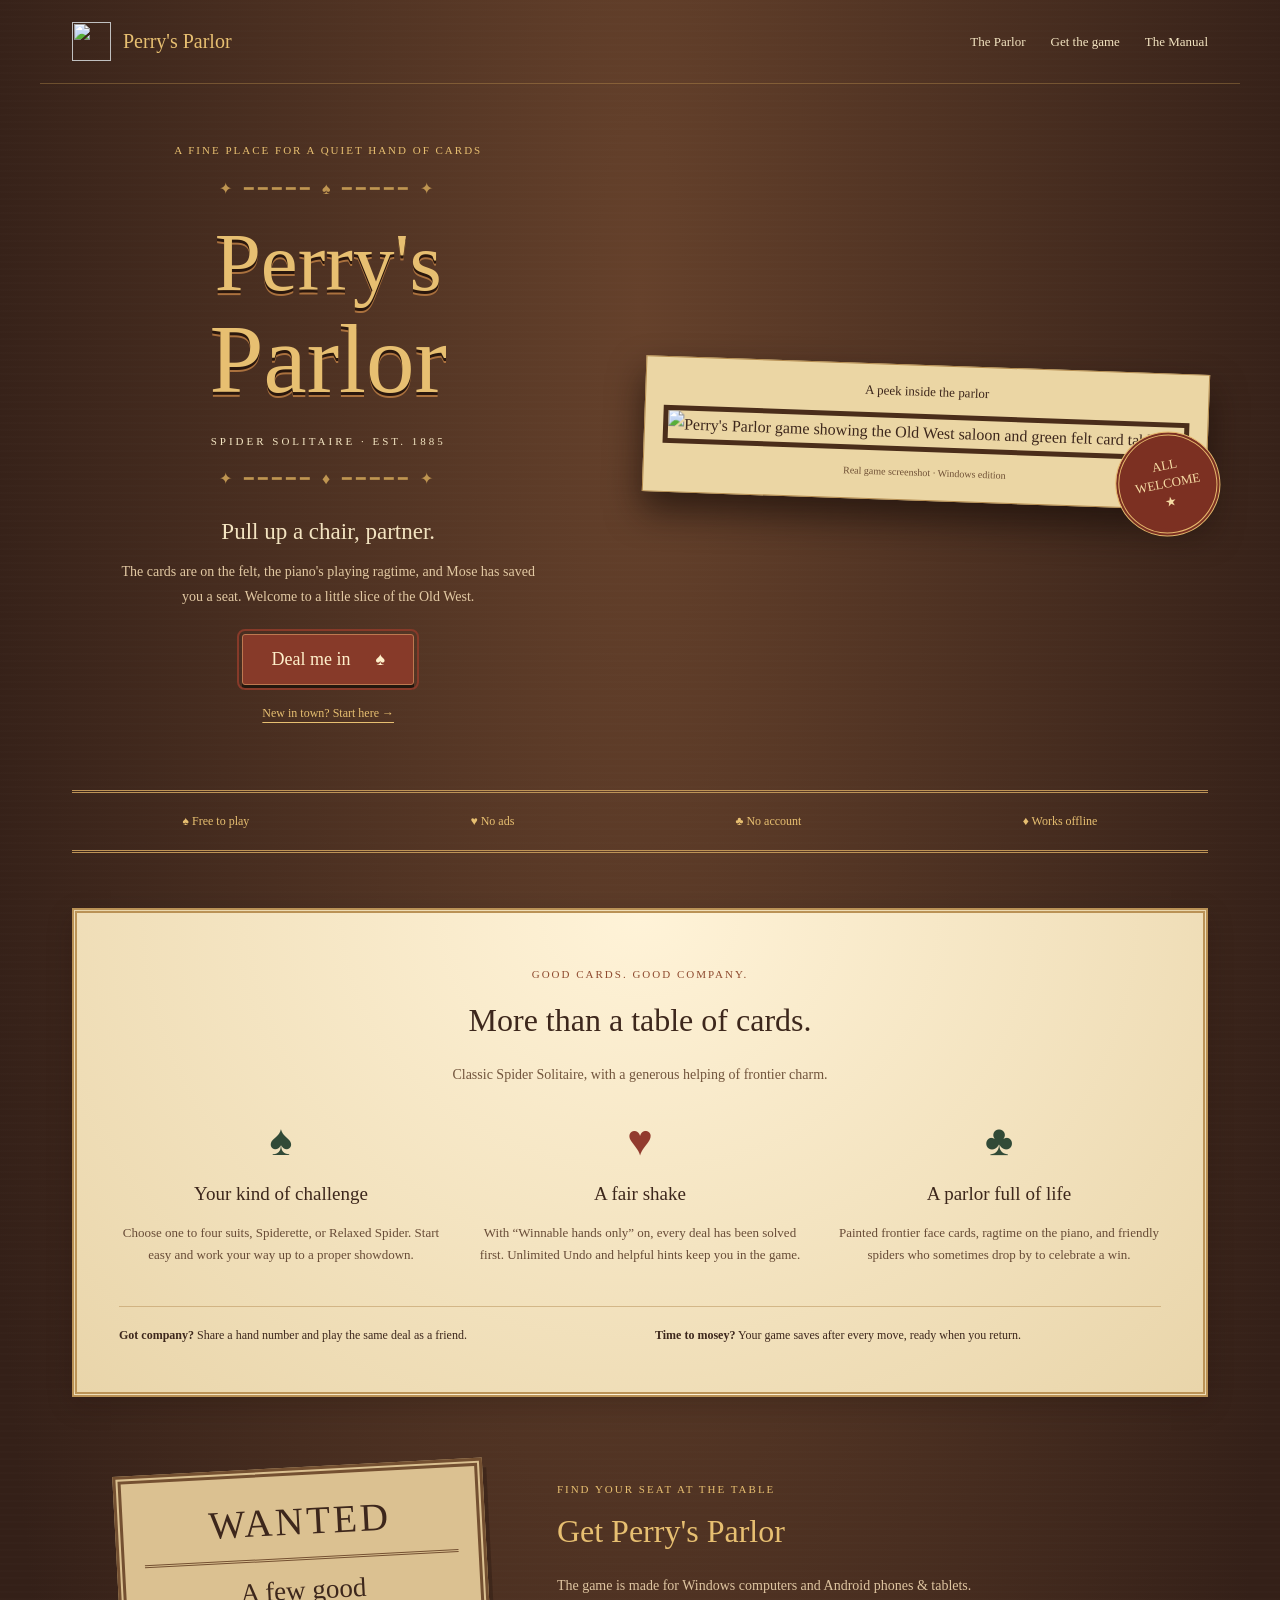
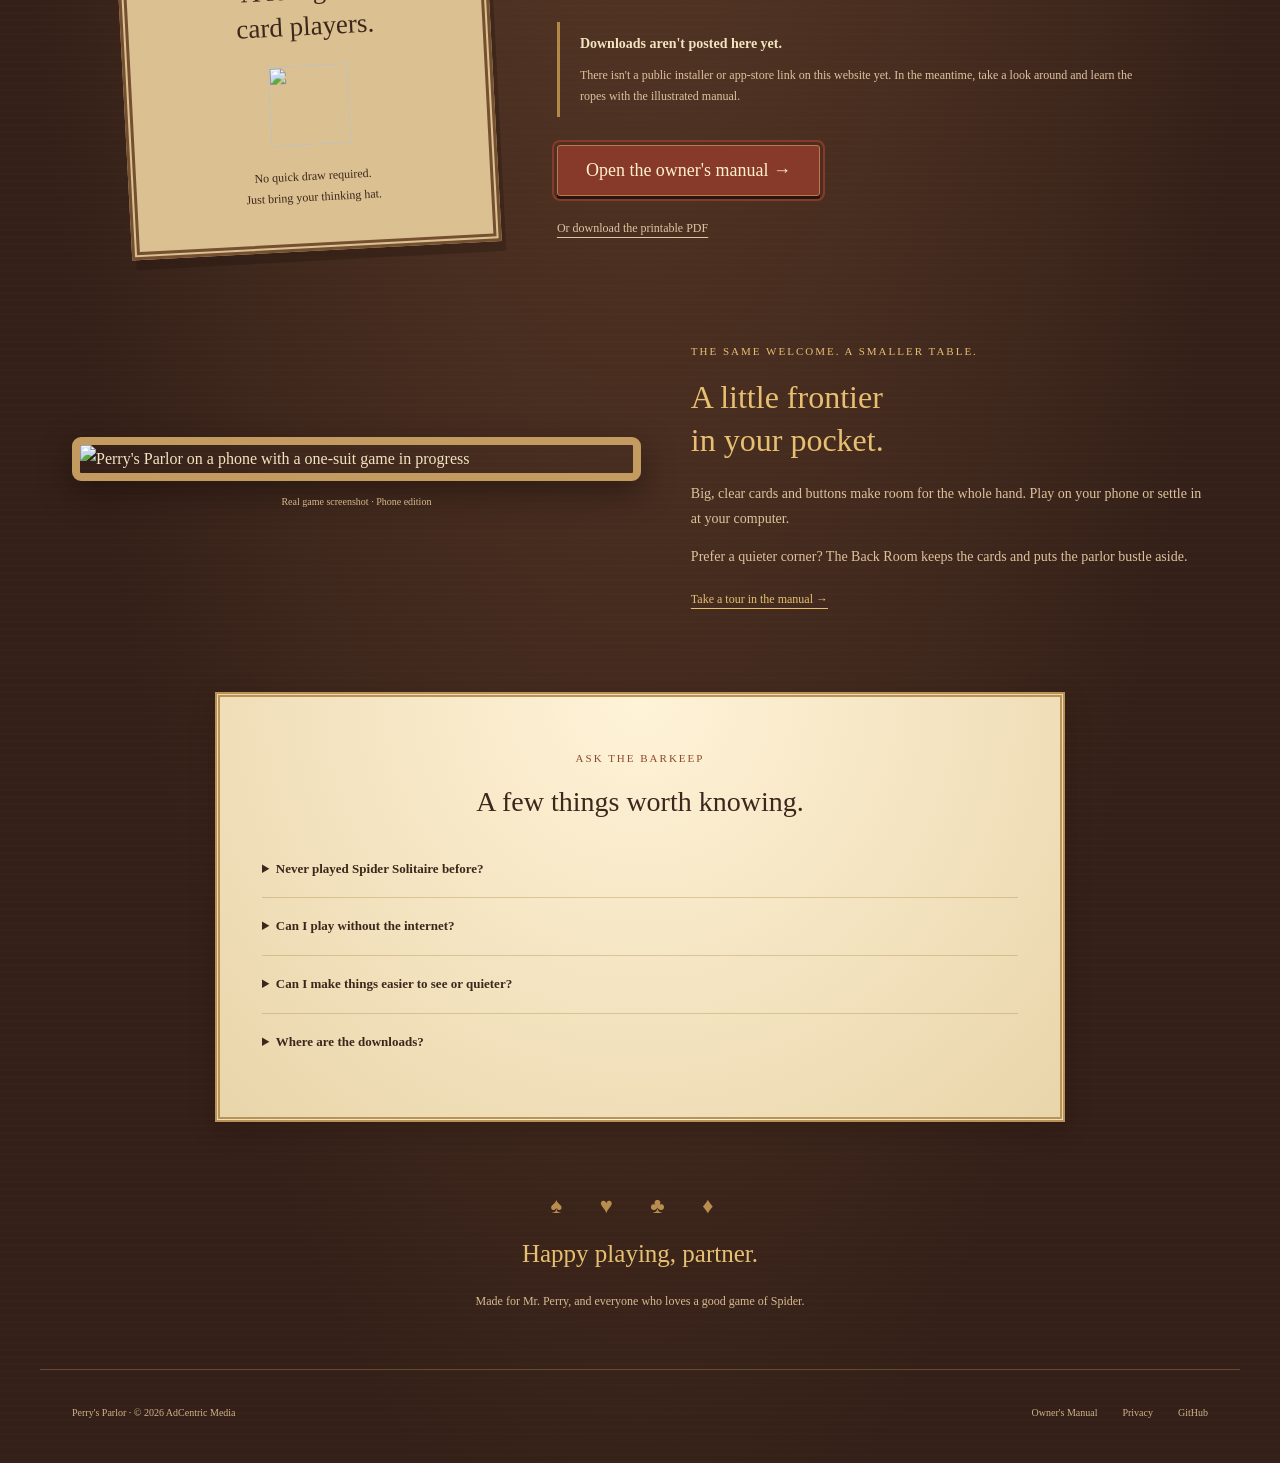
==== index.html @ 96b9adad "Refresh stylesheet cache for the new Western website" ====
<!doctype html>
<html lang="en"><head><meta charset="utf-8"><meta name="viewport" content="width=device-width,initial-scale=1"><meta name="theme-color" content="#342018"><title>Perry's Parlor — Pull up a chair, partner.</title><meta name="description" content="Old West Spider Solitaire with green felt, ragtime, and a friendly cast of frontier characters. Explore Perry's Parlor and its illustrated owner's manual."><link rel="stylesheet" href="assets/style.css?v=western-20261017"></head><body>
<header><a class="brand" href="./"><img src="assets/star.png" alt="">Perry's Parlor</a><nav aria-label="Main navigation"><a href="#parlor">The Parlor</a><a href="#get-game">Get the game</a><a href="manual/">The Manual</a></nav></header>
<main><section class="hero"><div class="sign"><p class="kicker">A fine place for a quiet hand of cards</p><div class="ornament" aria-hidden="true">✦ ━━━━━ ♠ ━━━━━ ✦</div><h1>Perry's<br><span>Parlor</span></h1><p class="est">SPIDER SOLITAIRE · EST. 1885</p><div class="ornament" aria-hidden="true">✦ ━━━━━ ♦ ━━━━━ ✦</div><h2>Pull up a chair, partner.</h2><p class="intro">The cards are on the felt, the piano's playing ragtime, and Mose has saved you a seat. Welcome to a little slice of the Old West.</p><div class="actions"><a class="button" href="#get-game">Deal me in <span aria-hidden="true">♠</span></a><a class="text-link" href="manual/">New in town? Start here →</a></div></div><figure class="hero-shot"><div class="photo-label">A peek inside the parlor</div><img src="assets/pc.jpg" alt="Perry's Parlor game showing the Old West saloon and green felt card table"><figcaption>Real game screenshot · Windows edition</figcaption><span class="seal" aria-hidden="true">ALL<br>WELCOME<br>★</span></figure></section>
<div class="ribbon"><span>♠ Free to play</span><span>♥ No ads</span><span>♣ No account</span><span>♦ Works offline</span></div>
<section id="parlor" class="paper"><div class="section-heading"><span class="kicker">Good cards. Good company.</span><h2>More than a table of cards.</h2><p>Classic Spider Solitaire, with a generous helping of frontier charm.</p></div><div class="features"><article><span class="suit">♠</span><h3>Your kind of challenge</h3><p>Choose one to four suits, Spiderette, or Relaxed Spider. Start easy and work your way up to a proper showdown.</p></article><article><span class="suit red">♥</span><h3>A fair shake</h3><p>With “Winnable hands only” on, every deal has been solved first. Unlimited Undo and helpful hints keep you in the game.</p></article><article><span class="suit">♣</span><h3>A parlor full of life</h3><p>Painted frontier face cards, ragtime on the piano, and friendly spiders who sometimes drop by to celebrate a win.</p></article></div><div class="extras"><p><strong>Got company?</strong> Share a hand number and play the same deal as a friend.</p><p><strong>Time to mosey?</strong> Your game saves after every move, ready when you return.</p></div></section>
<section class="notice-board" id="get-game"><div class="wanted"><div class="tiny">WANTED</div><h2>A few good<br>card players.</h2><img src="assets/star.png" alt="" width="80" height="80"><p>No quick draw required.<br>Just bring your thinking hat.</p></div><div class="downloads"><div class="kicker">Find your seat at the table</div><h2>Get Perry's Parlor</h2><p>The game is made for Windows computers and Android phones &amp; tablets.</p><div class="availability"><strong>Downloads aren't posted here yet.</strong><p>There isn't a public installer or app-store link on this website yet. In the meantime, take a look around and learn the ropes with the illustrated manual.</p></div><a class="button" href="manual/">Open the owner's manual →</a><p class="pdf"><a href="manual/Perrys-Parlor-Owners-Manual.pdf">Or download the printable PDF</a></p></div></section>
<section class="phone-section"><figure><img src="assets/phone.jpg" alt="Perry's Parlor on a phone with a one-suit game in progress" loading="lazy"><figcaption>Real game screenshot · Phone edition</figcaption></figure><div><span class="kicker">The same welcome. A smaller table.</span><h2>A little frontier<br>in your pocket.</h2><p>Big, clear cards and buttons make room for the whole hand. Play on your phone or settle in at your computer.</p><p>Prefer a quieter corner? The Back Room keeps the cards and puts the parlor bustle aside.</p><a class="text-link" href="manual/">Take a tour in the manual →</a></div></section>
<section class="paper help"><div class="section-heading"><span class="kicker">Ask the barkeep</span><h2>A few things worth knowing.</h2></div><details><summary>Never played Spider Solitaire before?</summary><p>Build runs of cards in one suit, from King down to Ace. Clear the table to win. The <a href="manual/">illustrated owner's manual</a> walks you through the rules in plain words.</p></details><details><summary>Can I play without the internet?</summary><p>Yes. The game works offline, with no account or advertising. Your name, scores, settings, and photos stay on your own device. Read the <a href="privacy.html">privacy policy</a> for details.</p></details><details><summary>Can I make things easier to see or quieter?</summary><p>The game has Large Print card faces, high contrast, sound controls, and gentle motion options. The Back Room offers a quieter setting. You'll find the details in the <a href="manual/">manual</a>.</p></details><details><summary>Where are the downloads?</summary><p>A public Windows installer and Android download or store link haven't been added to this website yet. When they're available, this page can point you straight to them.</p></details></section>
<div class="farewell"><span aria-hidden="true">♠ ♥ ♣ ♦</span><h2>Happy playing, partner.</h2><p>Made for Mr. Perry, and everyone who loves a good game of Spider.</p></div></main>
<footer><p>Perry's Parlor · © 2026 AdCentric Media</p><nav aria-label="Footer"><a href="manual/">Owner's Manual</a><a href="privacy.html">Privacy</a><a href="https://github.com/tcdeveloper27/perrys-parlor">GitHub</a></nav></footer></body></html>
---- assets/style.css ----
@font-face{font-family:Rye;src:url(Rye-Regular.ttf);font-display:swap}@font-face{font-family:Libre;src:url(LibreBaskerville.ttf);font-display:swap}
:root{--gold:#e7bf71;--cream:#f3e4c1;--ink:#3d271c;--red:#833526;--wood:#342018}*{box-sizing:border-box}html{scroll-behavior:smooth;scroll-padding-top:25px}body{margin:0;background:repeating-linear-gradient(0deg,#ffffff02 0px,#ffffff02 2px,transparent 2px,transparent 7px),radial-gradient(ellipse at 50% 10%,#65412b,var(--wood) 75%);color:var(--cream);font:16px/1.75 Libre,Georgia,serif}a{color:inherit;text-underline-offset:5px}a:focus-visible,summary:focus-visible{outline:3px solid #e9aa45;outline-offset:6px}header,main,footer{max-width:1200px;margin:auto}header{padding:22px 32px;display:flex;justify-content:space-between;align-items:center;border-bottom:1px solid #d3a65955}.brand{display:flex;align-items:center;gap:12px;font:20px Rye,serif;text-decoration:none;color:var(--gold)}.brand img{width:39px;height:39px}nav{display:flex;gap:25px}nav a{font:13px/1.5 Libre,Georgia,serif;text-decoration:none}nav a:hover{text-decoration:underline}main{padding:0 32px}.hero{display:grid;grid-template-columns:1fr 1.1fr;align-items:center;gap:60px;padding:57px 0 66px}.sign{text-align:center}.kicker{font:11px/1.7 Libre,Georgia,serif;letter-spacing:2px;text-transform:uppercase;color:var(--gold)}.sign .kicker{margin:0 0 15px}.ornament{color:#bf9551;font-size:16px;letter-spacing:4px}h1{font:clamp(52px,6.7vw,83px)/1.08 Rye,Georgia,serif;color:var(--gold);margin:15px 0 20px;text-shadow:0 3px #2a170d,0 5px #aa713e}h1 span{font-size:1.17em}h2{font:normal 32px/1.35 Rye,Georgia,serif;margin:12px 0 20px}h3{font:normal 19px/1.5 Rye,Georgia,serif}.est{font-size:11px;letter-spacing:3px;margin:0 0 14px}.sign h2{font-size:23px;margin:23px 0 13px}.intro{font-size:14px;max-width:430px;margin:0 auto;color:#e2c9a3}.actions{display:flex;flex-direction:column;align-items:center;gap:18px;margin-top:25px}.button{display:inline-flex;align-items:center;justify-content:center;gap:25px;padding:14px 28px;color:#fff0cb;background:#873a29;border:1px solid #bd7850;outline:2px solid #873a29;outline-offset:3px;box-shadow:0 5px 0 #22170e;text-decoration:none;font:18px Rye,Georgia,serif;border-radius:3px}.button:hover{background:#a14930}.text-link{font-size:12px;color:var(--gold)}figure{margin:0}.hero-shot{position:relative;transform:rotate(2deg);padding:18px;background:#ebd6a4;border:1px solid #b38b4f;box-shadow:0 18px 35px #170c08aa;color:var(--ink)}.photo-label{font:13px Rye,serif;text-align:center;margin:0 0 14px}.hero-shot img{display:block;width:100%;height:auto;border:5px solid #4a2d1a}figcaption{font-size:10px;text-align:center;margin-top:12px;color:#6f5035}.seal{display:grid;place-content:center;position:absolute;right:-15px;bottom:-28px;width:105px;height:105px;background:#7c3022;border:4px double #e5b76c;border-radius:50%;color:#f5dba4;text-align:center;font:13px/1.4 Rye,serif;transform:rotate(-13deg)}.ribbon{display:flex;justify-content:space-around;gap:20px;flex-wrap:wrap;padding:18px 10px;border-block:3px double #bd9356;color:var(--gold);font-size:12px}.paper{margin:55px 0;background:radial-gradient(ellipse at top,#fff3d8,#e9d5aa);color:var(--ink);padding:46px 42px;border:5px double #ba9256;box-shadow:0 8px 25px #170c0833}.section-heading{text-align:center;max-width:700px;margin:auto}.paper .kicker{color:#8d492e}.section-heading p{font-size:14px;color:#72553d}.features{display:grid;grid-template-columns:repeat(3,1fr);gap:35px;margin-top:32px}.features article{text-align:center}.suit{font-size:43px;line-height:1;color:#314a37}.suit.red{color:#923b2e}.features p{font-size:13px;color:#684c37}.features h3{margin:16px 0 10px}.extras{display:grid;grid-template-columns:1fr 1fr;gap:30px;border-top:1px solid #b9935b88;margin-top:26px;padding-top:18px;font-size:12px}.extras p{margin:0}.notice-board{display:grid;grid-template-columns:.8fr 1.3fr;gap:65px;align-items:center;padding:15px 50px 40px}.wanted{color:var(--ink);text-align:center;background:#dbc191;padding:23px 20px;border:8px double #745031;transform:rotate(-3deg);box-shadow:4px 10px 0 #21140d55}.wanted .tiny{font:39px Rye,serif;border-bottom:3px double #745031;padding-bottom:14px;letter-spacing:3px}.wanted h2{font-size:27px}.wanted p{font-size:12px}.downloads>p{font-size:14px;color:#dfc5a1}.downloads h2{color:var(--gold)}.availability{border-left:3px solid #b18a49;padding:10px 0 10px 20px;margin:24px 0 28px;font-size:14px}.availability p{font-size:12px;color:#ddc3a0;margin:8px 0 0}.pdf{margin:22px 0 0;font-size:12px!important}.phone-section{display:grid;grid-template-columns:1.1fr 1fr;gap:50px;align-items:center;padding:45px 0 25px}.phone-section img{width:100%;display:block;border:8px solid #c39a5f;box-shadow:0 12px 30px #170c0880;border-radius:9px}.phone-section figcaption{color:#d3b78d}.phone-section h2{color:var(--gold)}.phone-section p{font-size:14px;color:#dec29c}.help{max-width:850px;margin:55px auto}.help h2{font-size:28px}.help details{border-bottom:1px solid #b18a4960;padding:17px 0;font-size:13px}.help details:last-child{border:0}.help summary{cursor:pointer;font-weight:bold}.help details p{color:#6d5039}.help details a{color:#7e3021}.farewell{text-align:center;padding:10px 0 45px}.farewell>span{letter-spacing:16px;color:#b98d4d;font-size:22px}.farewell h2{color:var(--gold);font-size:25px}.farewell p{font-size:12px;color:#d7ba91}footer{display:flex;justify-content:space-between;align-items:center;border-top:1px solid #bb8b4860;padding:24px 32px 32px;font-size:10px;color:#cfb28b}footer nav a{font-size:10px}
@media(max-width:850px){header{padding:17px 22px;gap:20px}.brand{font-size:16px}header nav{gap:13px}header nav a{font-size:10px}main{padding:0 22px}.hero{grid-template-columns:1fr;gap:40px;padding:35px 0 60px}.hero-shot{max-width:600px;margin:auto;width:94%}h1{font-size:64px}.features{grid-template-columns:1fr;gap:24px}.features article{max-width:480px;margin:auto}.paper{padding:30px 24px}.extras{grid-template-columns:1fr;gap:13px}.notice-board{grid-template-columns:1fr;padding:0 10px 20px;gap:40px}.wanted{max-width:310px;width:100%;margin:auto}.downloads{text-align:center}.availability{text-align:left}.phone-section{grid-template-columns:1fr;gap:25px}.phone-section figure{max-width:600px}footer{flex-direction:column;text-align:center;gap:12px}.ribbon{gap:12px 20px;font-size:11px}.kicker{font-size:10px}.seal{right:-8px}.section-heading h2{font-size:28px}}@media(prefers-reduced-motion:reduce){html{scroll-behavior:auto}}
/* Keep the existing privacy page readable with the shared stylesheet. */
.wrap{max-width:900px;margin:auto;padding:30px 22px 55px}.wrap .sign>img{width:88px;height:88px}.wrap .sign h1{font-size:48px}.wrap .sign>p{font-size:12px;letter-spacing:3px}.wrap .page{background:#f3e4c1;color:#3d271c;border:5px double #ba9256;padding:30px;margin-top:25px}.wrap .page a{color:#833526}.wrap .foot{text-align:center;font-size:12px;margin-top:24px}.wrap .page h2{font-size:28px}.wrap .page h3{font-size:20px}
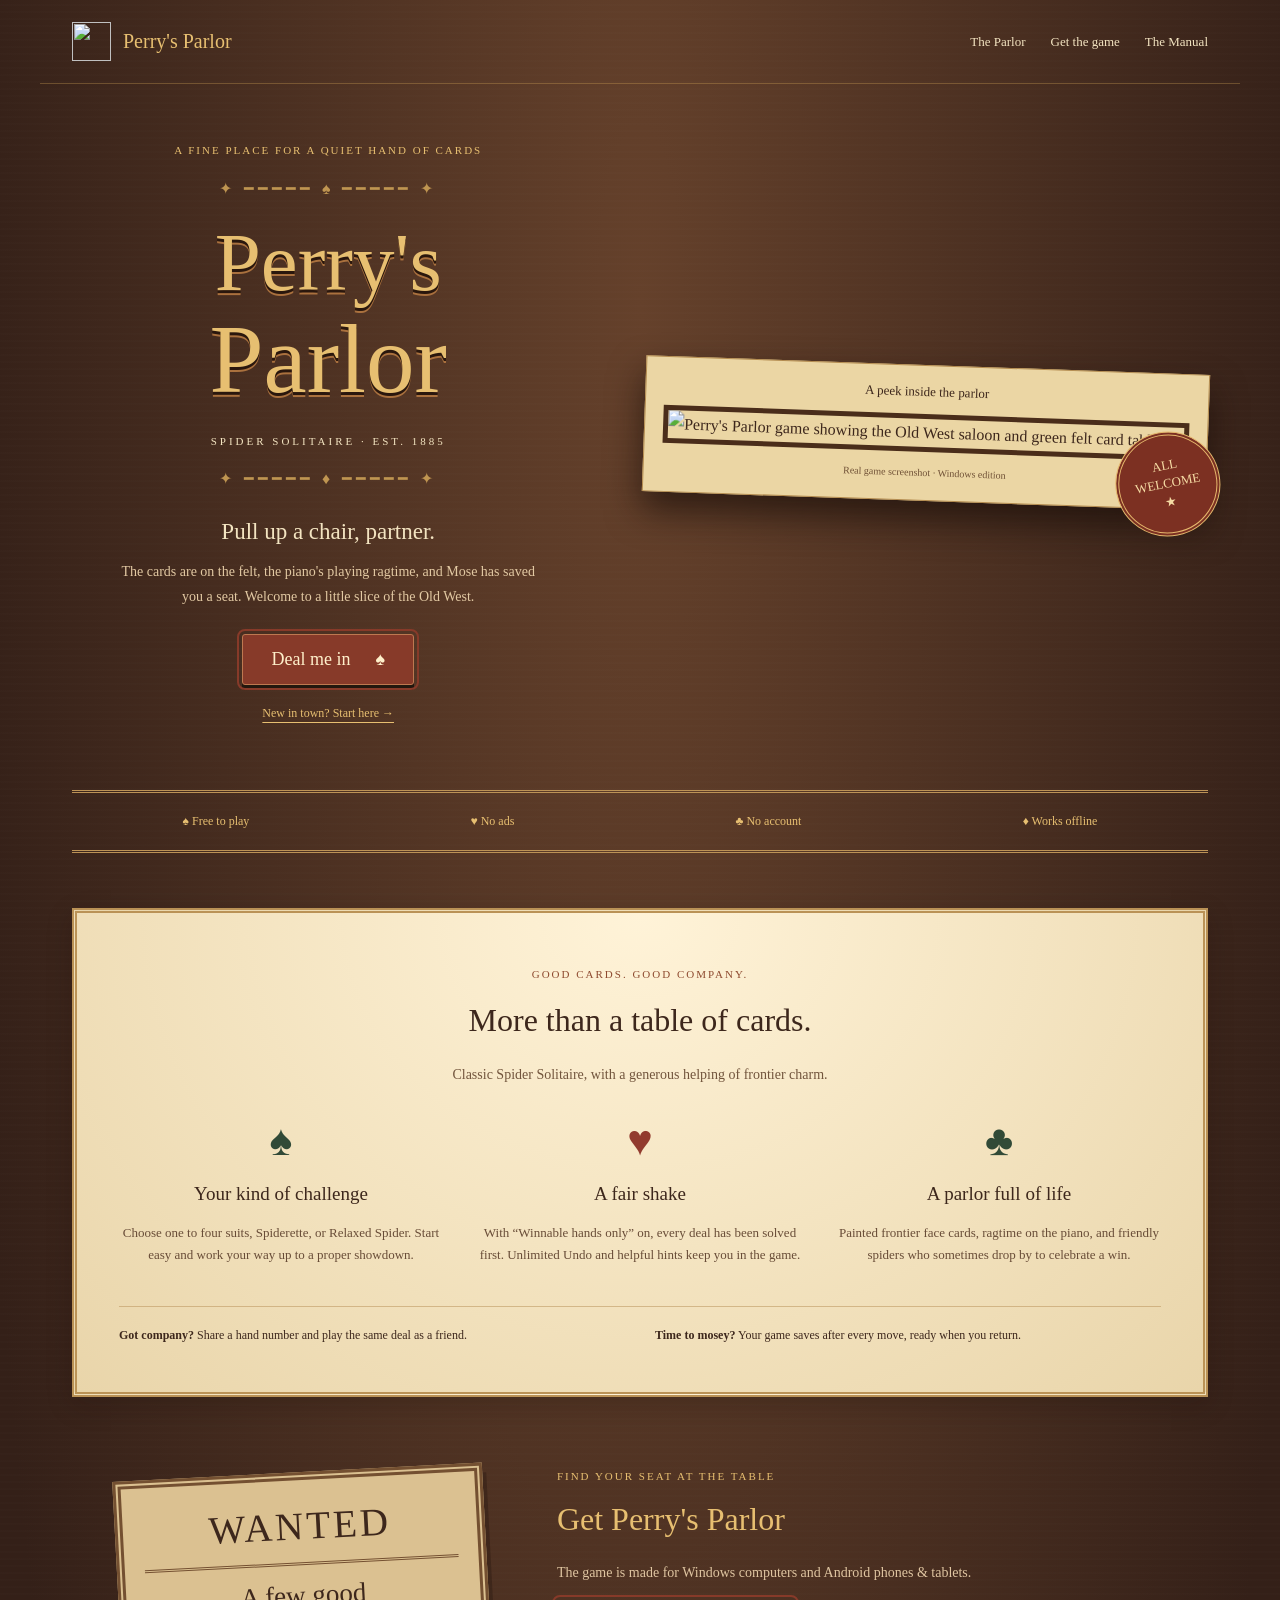
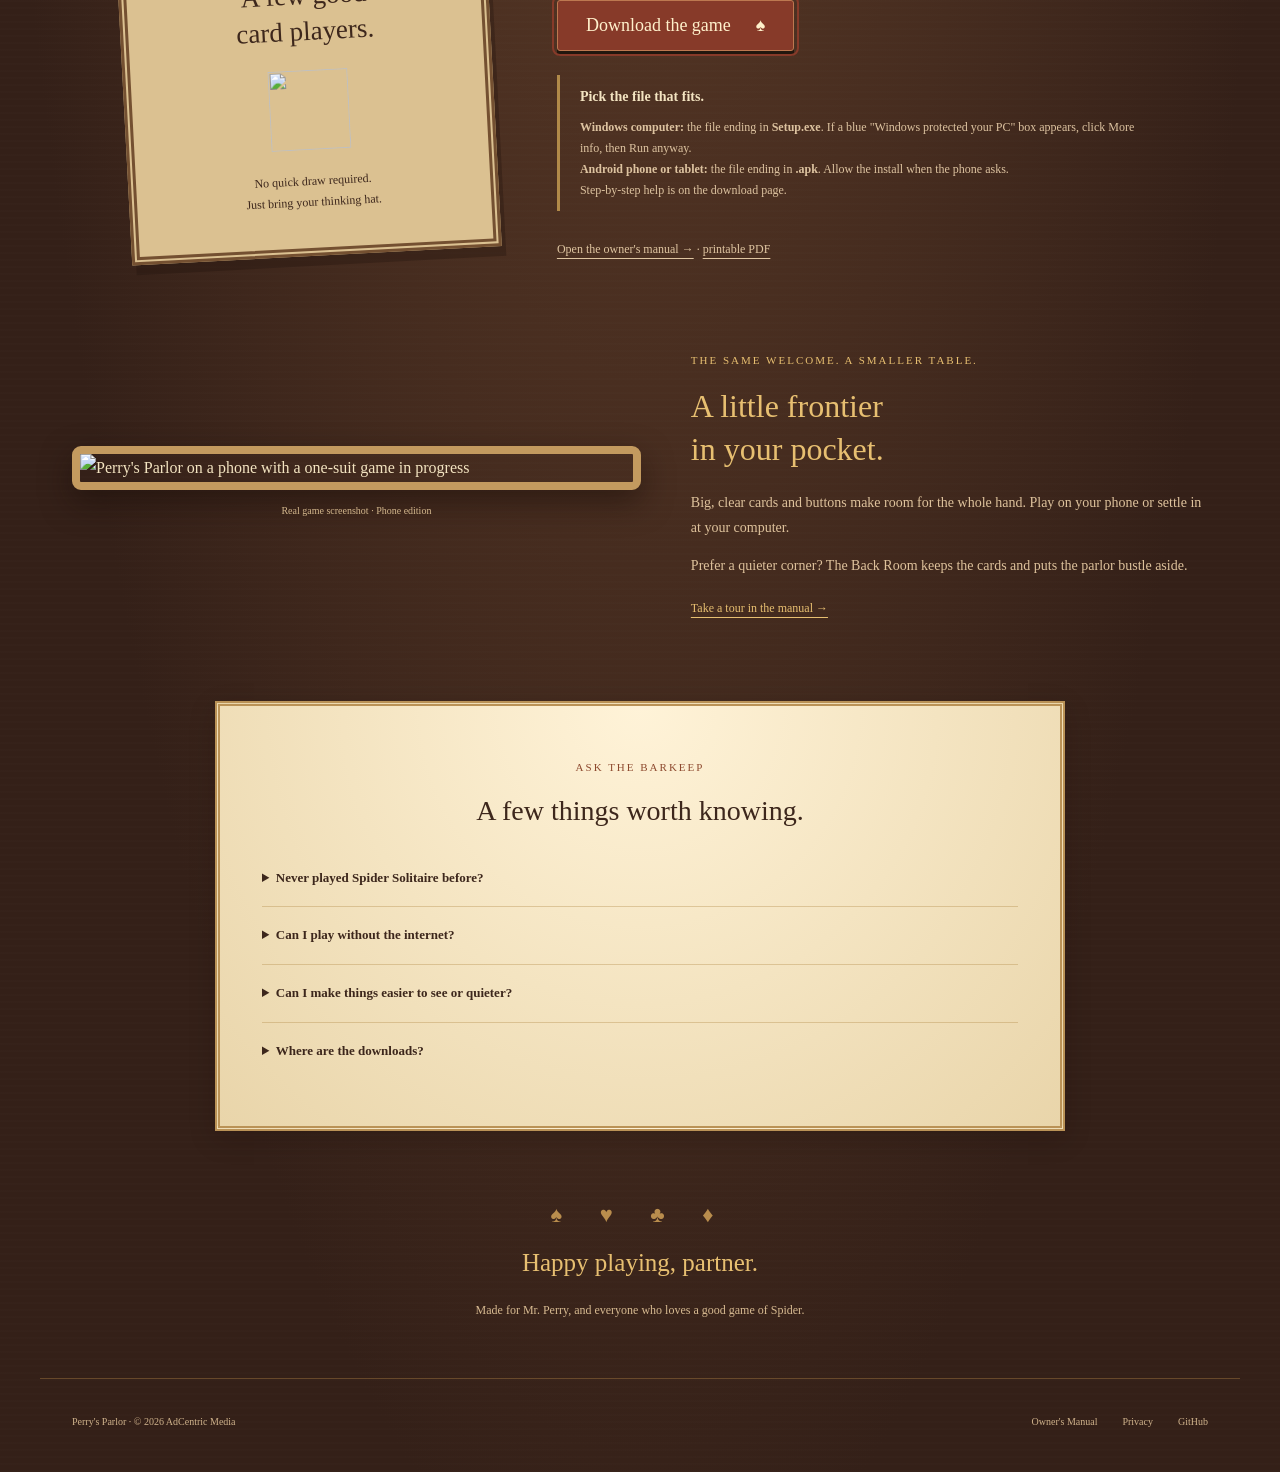
==== commit a460fa9e: "Get the game: Download button to the latest release (v2r17, Windows + Android) Co-Authored-By: Claud" ====
--- a/index.html
+++ b/index.html
@@ -4,8 +4,8 @@
 <main><section class="hero"><div class="sign"><p class="kicker">A fine place for a quiet hand of cards</p><div class="ornament" aria-hidden="true">✦ ━━━━━ ♠ ━━━━━ ✦</div><h1>Perry's<br><span>Parlor</span></h1><p class="est">SPIDER SOLITAIRE · EST. 1885</p><div class="ornament" aria-hidden="true">✦ ━━━━━ ♦ ━━━━━ ✦</div><h2>Pull up a chair, partner.</h2><p class="intro">The cards are on the felt, the piano's playing ragtime, and Mose has saved you a seat. Welcome to a little slice of the Old West.</p><div class="actions"><a class="button" href="#get-game">Deal me in <span aria-hidden="true">♠</span></a><a class="text-link" href="manual/">New in town? Start here →</a></div></div><figure class="hero-shot"><div class="photo-label">A peek inside the parlor</div><img src="assets/pc.jpg" alt="Perry's Parlor game showing the Old West saloon and green felt card table"><figcaption>Real game screenshot · Windows edition</figcaption><span class="seal" aria-hidden="true">ALL<br>WELCOME<br>★</span></figure></section>
 <div class="ribbon"><span>♠ Free to play</span><span>♥ No ads</span><span>♣ No account</span><span>♦ Works offline</span></div>
 <section id="parlor" class="paper"><div class="section-heading"><span class="kicker">Good cards. Good company.</span><h2>More than a table of cards.</h2><p>Classic Spider Solitaire, with a generous helping of frontier charm.</p></div><div class="features"><article><span class="suit">♠</span><h3>Your kind of challenge</h3><p>Choose one to four suits, Spiderette, or Relaxed Spider. Start easy and work your way up to a proper showdown.</p></article><article><span class="suit red">♥</span><h3>A fair shake</h3><p>With “Winnable hands only” on, every deal has been solved first. Unlimited Undo and helpful hints keep you in the game.</p></article><article><span class="suit">♣</span><h3>A parlor full of life</h3><p>Painted frontier face cards, ragtime on the piano, and friendly spiders who sometimes drop by to celebrate a win.</p></article></div><div class="extras"><p><strong>Got company?</strong> Share a hand number and play the same deal as a friend.</p><p><strong>Time to mosey?</strong> Your game saves after every move, ready when you return.</p></div></section>
-<section class="notice-board" id="get-game"><div class="wanted"><div class="tiny">WANTED</div><h2>A few good<br>card players.</h2><img src="assets/star.png" alt="" width="80" height="80"><p>No quick draw required.<br>Just bring your thinking hat.</p></div><div class="downloads"><div class="kicker">Find your seat at the table</div><h2>Get Perry's Parlor</h2><p>The game is made for Windows computers and Android phones &amp; tablets.</p><div class="availability"><strong>Downloads aren't posted here yet.</strong><p>There isn't a public installer or app-store link on this website yet. In the meantime, take a look around and learn the ropes with the illustrated manual.</p></div><a class="button" href="manual/">Open the owner's manual →</a><p class="pdf"><a href="manual/Perrys-Parlor-Owners-Manual.pdf">Or download the printable PDF</a></p></div></section>
+<section class="notice-board" id="get-game"><div class="wanted"><div class="tiny">WANTED</div><h2>A few good<br>card players.</h2><img src="assets/star.png" alt="" width="80" height="80"><p>No quick draw required.<br>Just bring your thinking hat.</p></div><div class="downloads"><div class="kicker">Find your seat at the table</div><h2>Get Perry's Parlor</h2><p>The game is made for Windows computers and Android phones &amp; tablets.</p><a class="button" href="https://github.com/tcdeveloper27/perrys-parlor/releases/latest">Download the game <span aria-hidden="true">♠</span></a><div class="availability"><strong>Pick the file that fits.</strong><p><b>Windows computer:</b> the file ending in <b>Setup.exe</b>. If a blue "Windows protected your PC" box appears, click More info, then Run anyway.<br><b>Android phone or tablet:</b> the file ending in <b>.apk</b>. Allow the install when the phone asks.<br>Step-by-step help is on the download page.</p></div><p class="pdf"><a href="manual/">Open the owner's manual →</a> · <a href="manual/Perrys-Parlor-Owners-Manual.pdf">printable PDF</a></p></div></section>
 <section class="phone-section"><figure><img src="assets/phone.jpg" alt="Perry's Parlor on a phone with a one-suit game in progress" loading="lazy"><figcaption>Real game screenshot · Phone edition</figcaption></figure><div><span class="kicker">The same welcome. A smaller table.</span><h2>A little frontier<br>in your pocket.</h2><p>Big, clear cards and buttons make room for the whole hand. Play on your phone or settle in at your computer.</p><p>Prefer a quieter corner? The Back Room keeps the cards and puts the parlor bustle aside.</p><a class="text-link" href="manual/">Take a tour in the manual →</a></div></section>
-<section class="paper help"><div class="section-heading"><span class="kicker">Ask the barkeep</span><h2>A few things worth knowing.</h2></div><details><summary>Never played Spider Solitaire before?</summary><p>Build runs of cards in one suit, from King down to Ace. Clear the table to win. The <a href="manual/">illustrated owner's manual</a> walks you through the rules in plain words.</p></details><details><summary>Can I play without the internet?</summary><p>Yes. The game works offline, with no account or advertising. Your name, scores, settings, and photos stay on your own device. Read the <a href="privacy.html">privacy policy</a> for details.</p></details><details><summary>Can I make things easier to see or quieter?</summary><p>The game has Large Print card faces, high contrast, sound controls, and gentle motion options. The Back Room offers a quieter setting. You'll find the details in the <a href="manual/">manual</a>.</p></details><details><summary>Where are the downloads?</summary><p>A public Windows installer and Android download or store link haven't been added to this website yet. When they're available, this page can point you straight to them.</p></details></section>
+<section class="paper help"><div class="section-heading"><span class="kicker">Ask the barkeep</span><h2>A few things worth knowing.</h2></div><details><summary>Never played Spider Solitaire before?</summary><p>Build runs of cards in one suit, from King down to Ace. Clear the table to win. The <a href="manual/">illustrated owner's manual</a> walks you through the rules in plain words.</p></details><details><summary>Can I play without the internet?</summary><p>Yes. The game works offline, with no account or advertising. Your name, scores, settings, and photos stay on your own device. Read the <a href="privacy.html">privacy policy</a> for details.</p></details><details><summary>Can I make things easier to see or quieter?</summary><p>The game has Large Print card faces, high contrast, sound controls, and gentle motion options. The Back Room offers a quieter setting. You'll find the details in the <a href="manual/">manual</a>.</p></details><details><summary>Where are the downloads?</summary><p>On the <a href="https://github.com/tcdeveloper27/perrys-parlor/releases/latest">download page</a>: a Windows installer, a no-install Windows version, and an Android app file. A Google Play listing is on the way.</p></details></section>
 <div class="farewell"><span aria-hidden="true">♠ ♥ ♣ ♦</span><h2>Happy playing, partner.</h2><p>Made for Mr. Perry, and everyone who loves a good game of Spider.</p></div></main>
 <footer><p>Perry's Parlor · © 2026 AdCentric Media</p><nav aria-label="Footer"><a href="manual/">Owner's Manual</a><a href="privacy.html">Privacy</a><a href="https://github.com/tcdeveloper27/perrys-parlor">GitHub</a></nav></footer></body></html>
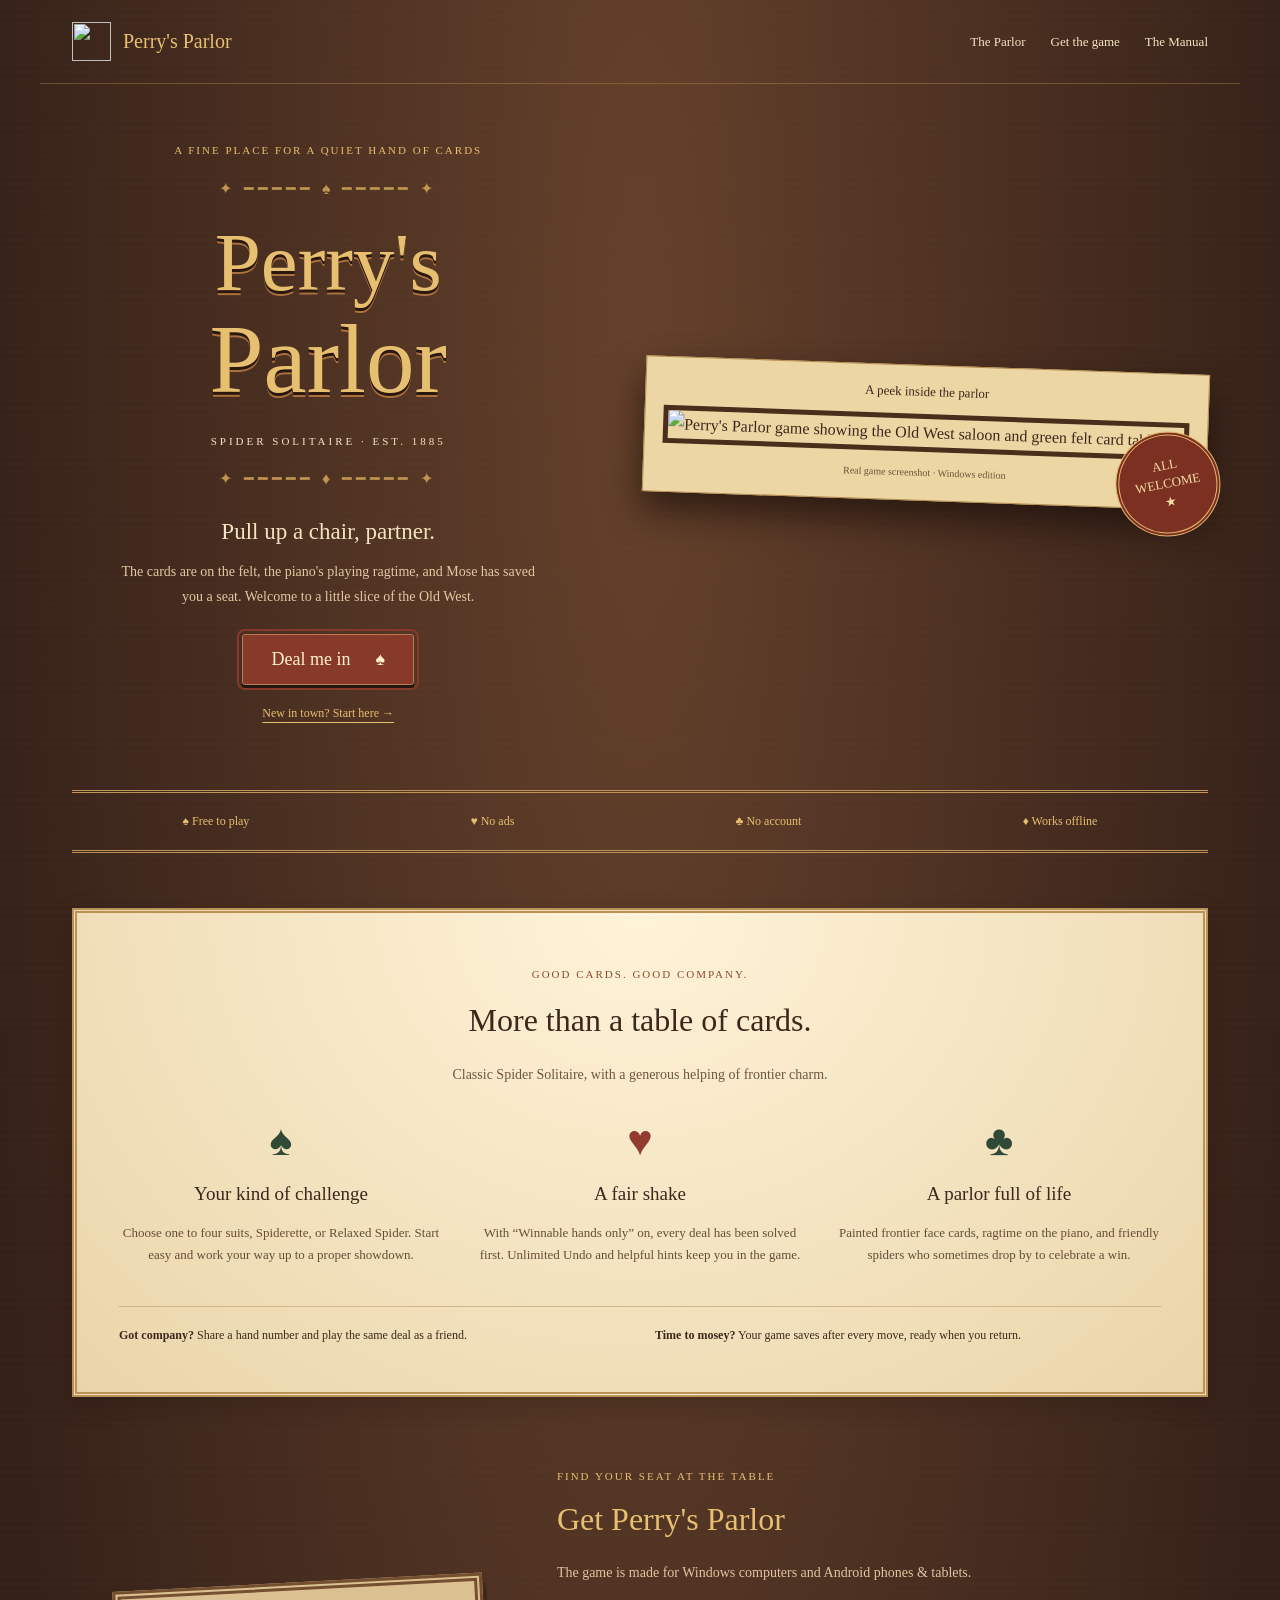
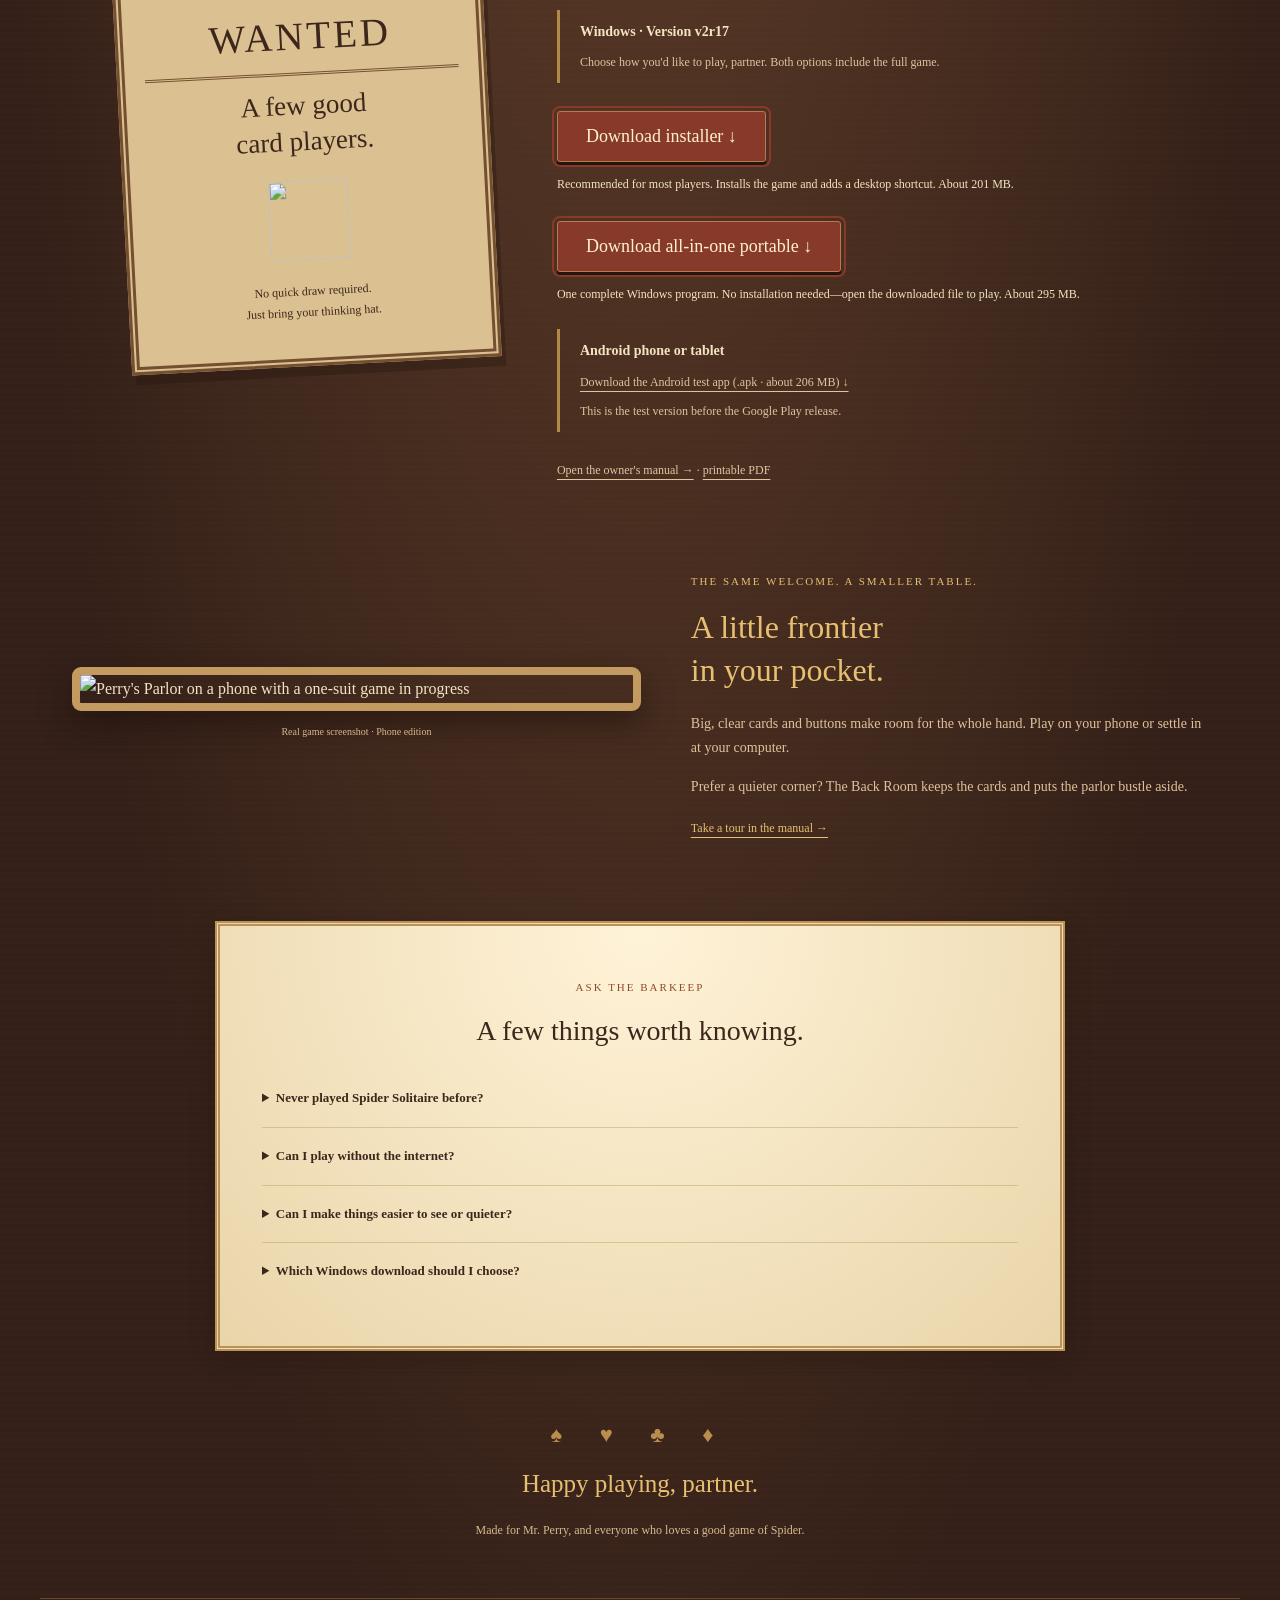
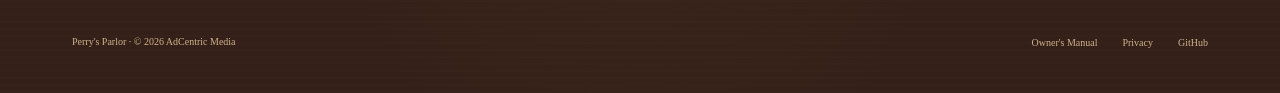
==== commit b926ad68: "Offer direct installer and all-in-one portable downloads on website" ====
--- a/index.html
+++ b/index.html
@@ -4,8 +4,8 @@
 <main><section class="hero"><div class="sign"><p class="kicker">A fine place for a quiet hand of cards</p><div class="ornament" aria-hidden="true">✦ ━━━━━ ♠ ━━━━━ ✦</div><h1>Perry's<br><span>Parlor</span></h1><p class="est">SPIDER SOLITAIRE · EST. 1885</p><div class="ornament" aria-hidden="true">✦ ━━━━━ ♦ ━━━━━ ✦</div><h2>Pull up a chair, partner.</h2><p class="intro">The cards are on the felt, the piano's playing ragtime, and Mose has saved you a seat. Welcome to a little slice of the Old West.</p><div class="actions"><a class="button" href="#get-game">Deal me in <span aria-hidden="true">♠</span></a><a class="text-link" href="manual/">New in town? Start here →</a></div></div><figure class="hero-shot"><div class="photo-label">A peek inside the parlor</div><img src="assets/pc.jpg" alt="Perry's Parlor game showing the Old West saloon and green felt card table"><figcaption>Real game screenshot · Windows edition</figcaption><span class="seal" aria-hidden="true">ALL<br>WELCOME<br>★</span></figure></section>
 <div class="ribbon"><span>♠ Free to play</span><span>♥ No ads</span><span>♣ No account</span><span>♦ Works offline</span></div>
 <section id="parlor" class="paper"><div class="section-heading"><span class="kicker">Good cards. Good company.</span><h2>More than a table of cards.</h2><p>Classic Spider Solitaire, with a generous helping of frontier charm.</p></div><div class="features"><article><span class="suit">♠</span><h3>Your kind of challenge</h3><p>Choose one to four suits, Spiderette, or Relaxed Spider. Start easy and work your way up to a proper showdown.</p></article><article><span class="suit red">♥</span><h3>A fair shake</h3><p>With “Winnable hands only” on, every deal has been solved first. Unlimited Undo and helpful hints keep you in the game.</p></article><article><span class="suit">♣</span><h3>A parlor full of life</h3><p>Painted frontier face cards, ragtime on the piano, and friendly spiders who sometimes drop by to celebrate a win.</p></article></div><div class="extras"><p><strong>Got company?</strong> Share a hand number and play the same deal as a friend.</p><p><strong>Time to mosey?</strong> Your game saves after every move, ready when you return.</p></div></section>
-<section class="notice-board" id="get-game"><div class="wanted"><div class="tiny">WANTED</div><h2>A few good<br>card players.</h2><img src="assets/star.png" alt="" width="80" height="80"><p>No quick draw required.<br>Just bring your thinking hat.</p></div><div class="downloads"><div class="kicker">Find your seat at the table</div><h2>Get Perry's Parlor</h2><p>The game is made for Windows computers and Android phones &amp; tablets.</p><a class="button" href="https://github.com/tcdeveloper27/perrys-parlor/releases/latest">Download the game <span aria-hidden="true">♠</span></a><div class="availability"><strong>Pick the file that fits.</strong><p><b>Windows computer:</b> the file ending in <b>Setup.exe</b>. If a blue "Windows protected your PC" box appears, click More info, then Run anyway.<br><b>Android phone or tablet:</b> the file ending in <b>.apk</b>. Allow the install when the phone asks.<br>Step-by-step help is on the download page.</p></div><p class="pdf"><a href="manual/">Open the owner's manual →</a> · <a href="manual/Perrys-Parlor-Owners-Manual.pdf">printable PDF</a></p></div></section>
+<section class="notice-board" id="get-game"><div class="wanted"><div class="tiny">WANTED</div><h2>A few good<br>card players.</h2><img src="assets/star.png" alt="" width="80" height="80"><p>No quick draw required.<br>Just bring your thinking hat.</p></div><div class="downloads"><div class="kicker">Find your seat at the table</div><h2>Get Perry's Parlor</h2><p>The game is made for Windows computers and Android phones &amp; tablets.</p><div class="availability"><strong>Windows · Version v2r17</strong><p>Choose how you'd like to play, partner. Both options include the full game.</p></div><div style="display:grid;gap:26px"><div><a class="button" href="https://github.com/tcdeveloper27/perrys-parlor/releases/download/v2r17/Perrys-Parlor-v2r17-Setup.exe">Download installer ↓</a><p style="font-size:12px;margin:12px 0 0">Recommended for most players. Installs the game and adds a desktop shortcut. About 201 MB.</p></div><div><a class="button" href="https://github.com/tcdeveloper27/perrys-parlor/releases/download/v2r17/Perrys-Parlor-v2r17-NoInstall.exe">Download all-in-one portable ↓</a><p style="font-size:12px;margin:12px 0 0">One complete Windows program. No installation needed—open the downloaded file to play. About 295 MB.</p></div></div><div class="availability"><strong>Android phone or tablet</strong><p><a href="https://github.com/tcdeveloper27/perrys-parlor/releases/download/v2r17/Perrys-Parlor-v2r17-Android.apk">Download the Android test app (.apk · about 206 MB) ↓</a></p><p>This is the test version before the Google Play release.</p></div><p class="pdf"><a href="manual/">Open the owner's manual →</a> · <a href="manual/Perrys-Parlor-Owners-Manual.pdf">printable PDF</a></p></div></section>
 <section class="phone-section"><figure><img src="assets/phone.jpg" alt="Perry's Parlor on a phone with a one-suit game in progress" loading="lazy"><figcaption>Real game screenshot · Phone edition</figcaption></figure><div><span class="kicker">The same welcome. A smaller table.</span><h2>A little frontier<br>in your pocket.</h2><p>Big, clear cards and buttons make room for the whole hand. Play on your phone or settle in at your computer.</p><p>Prefer a quieter corner? The Back Room keeps the cards and puts the parlor bustle aside.</p><a class="text-link" href="manual/">Take a tour in the manual →</a></div></section>
-<section class="paper help"><div class="section-heading"><span class="kicker">Ask the barkeep</span><h2>A few things worth knowing.</h2></div><details><summary>Never played Spider Solitaire before?</summary><p>Build runs of cards in one suit, from King down to Ace. Clear the table to win. The <a href="manual/">illustrated owner's manual</a> walks you through the rules in plain words.</p></details><details><summary>Can I play without the internet?</summary><p>Yes. The game works offline, with no account or advertising. Your name, scores, settings, and photos stay on your own device. Read the <a href="privacy.html">privacy policy</a> for details.</p></details><details><summary>Can I make things easier to see or quieter?</summary><p>The game has Large Print card faces, high contrast, sound controls, and gentle motion options. The Back Room offers a quieter setting. You'll find the details in the <a href="manual/">manual</a>.</p></details><details><summary>Where are the downloads?</summary><p>On the <a href="https://github.com/tcdeveloper27/perrys-parlor/releases/latest">download page</a>: a Windows installer, a no-install Windows version, and an Android app file. A Google Play listing is on the way.</p></details></section>
+<section class="paper help"><div class="section-heading"><span class="kicker">Ask the barkeep</span><h2>A few things worth knowing.</h2></div><details><summary>Never played Spider Solitaire before?</summary><p>Build runs of cards in one suit, from King down to Ace. Clear the table to win. The <a href="manual/">illustrated owner's manual</a> walks you through the rules in plain words.</p></details><details><summary>Can I play without the internet?</summary><p>Yes. The game works offline, with no account or advertising. Your name, scores, settings, and photos stay on your own device. Read the <a href="privacy.html">privacy policy</a> for details.</p></details><details><summary>Can I make things easier to see or quieter?</summary><p>The game has Large Print card faces, high contrast, sound controls, and gentle motion options. The Back Room offers a quieter setting. You'll find the details in the <a href="manual/">manual</a>.</p></details><details><summary>Which Windows download should I choose?</summary><p>Choose the <a href="https://github.com/tcdeveloper27/perrys-parlor/releases/download/v2r17/Perrys-Parlor-v2r17-Setup.exe">installer</a> for the usual setup with a desktop shortcut. Choose the <a href="https://github.com/tcdeveloper27/perrys-parlor/releases/download/v2r17/Perrys-Parlor-v2r17-NoInstall.exe">all-in-one portable</a> to play without installing. Both buttons download the game file directly.</p></details></section>
 <div class="farewell"><span aria-hidden="true">♠ ♥ ♣ ♦</span><h2>Happy playing, partner.</h2><p>Made for Mr. Perry, and everyone who loves a good game of Spider.</p></div></main>
 <footer><p>Perry's Parlor · © 2026 AdCentric Media</p><nav aria-label="Footer"><a href="manual/">Owner's Manual</a><a href="privacy.html">Privacy</a><a href="https://github.com/tcdeveloper27/perrys-parlor">GitHub</a></nav></footer></body></html>
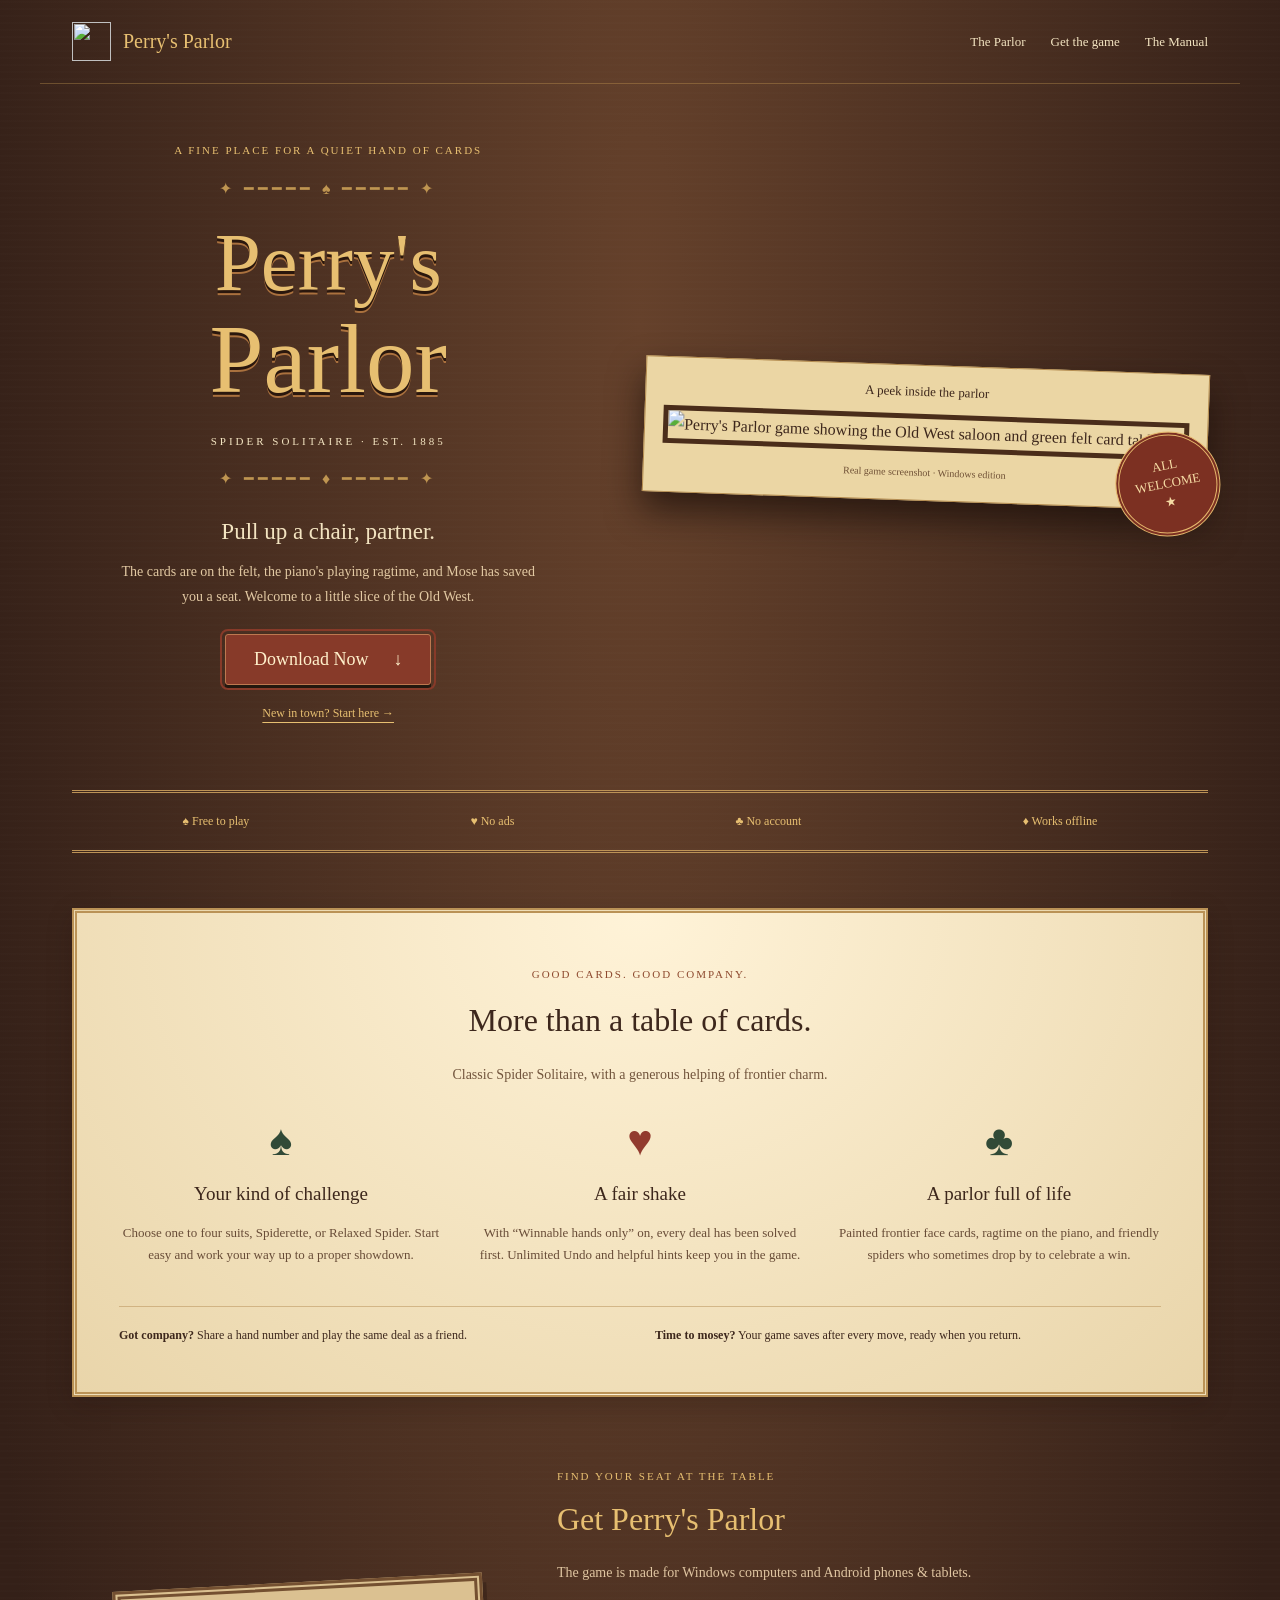
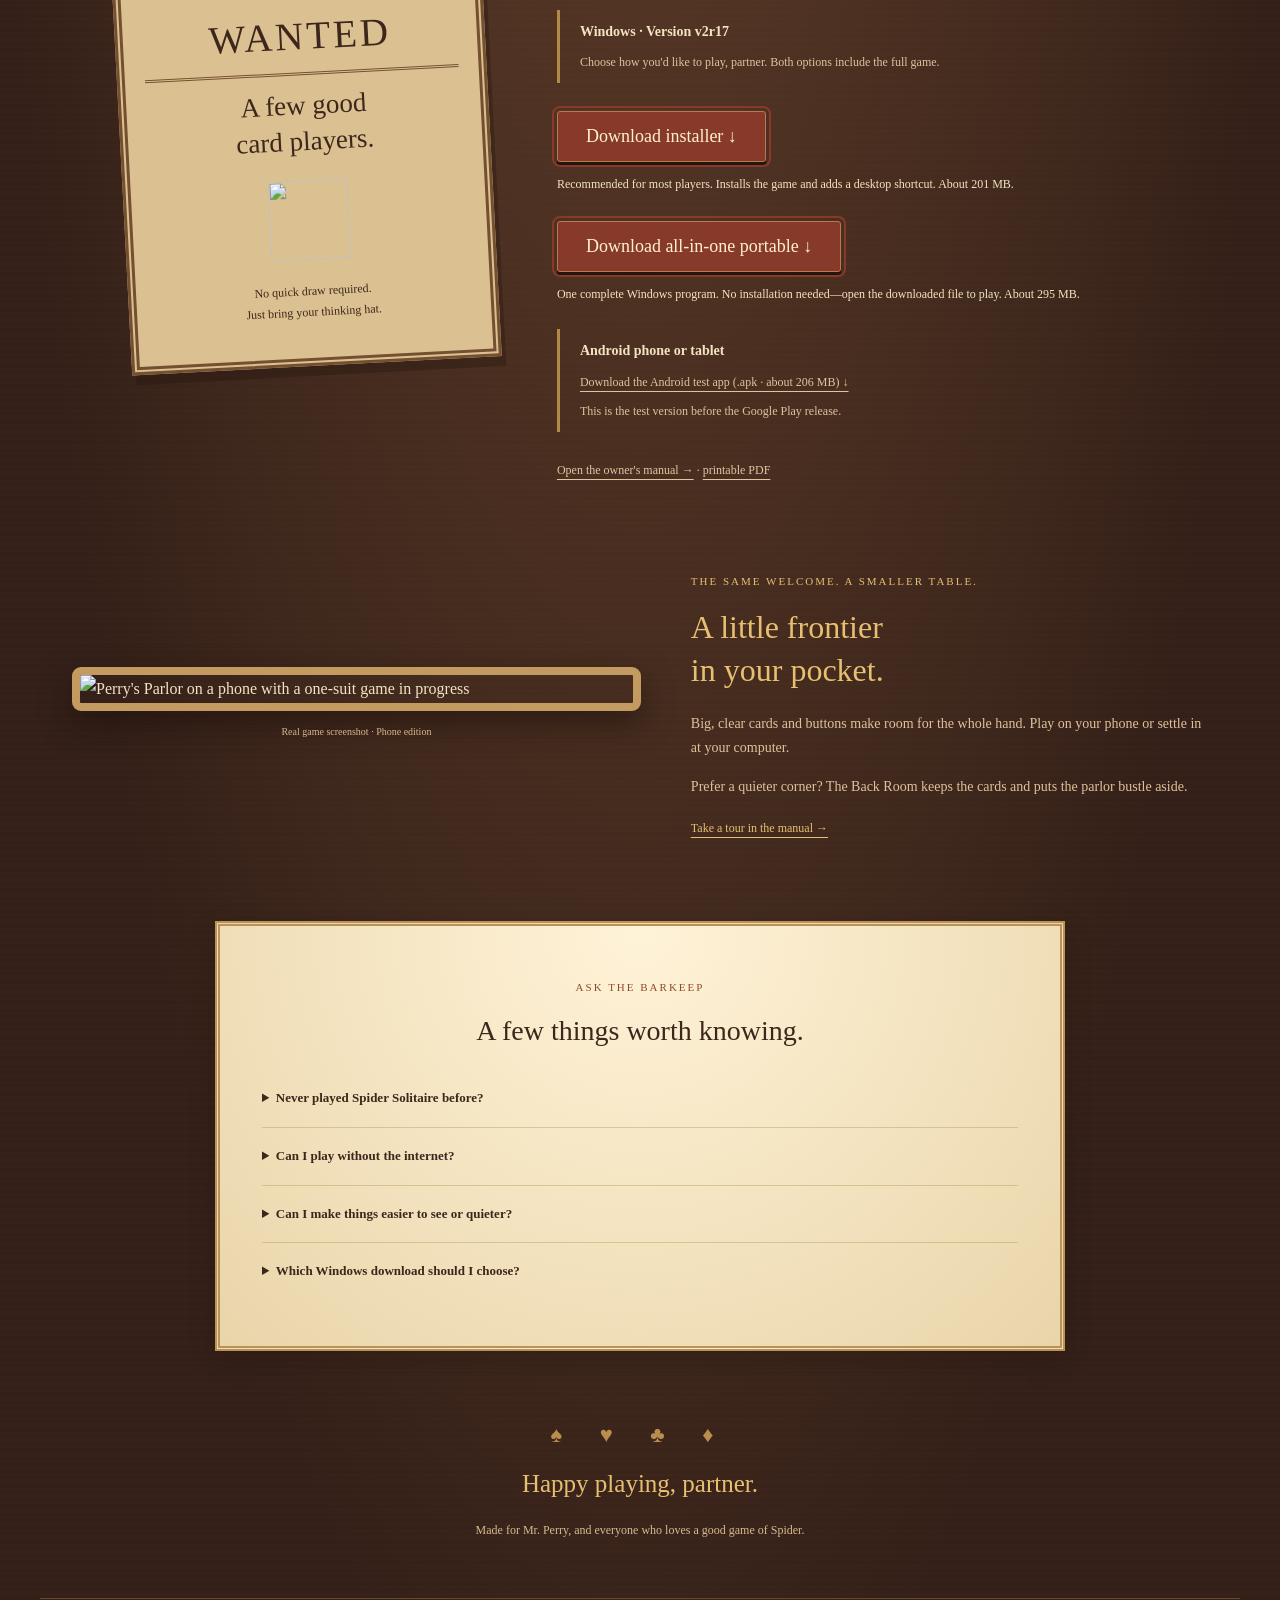
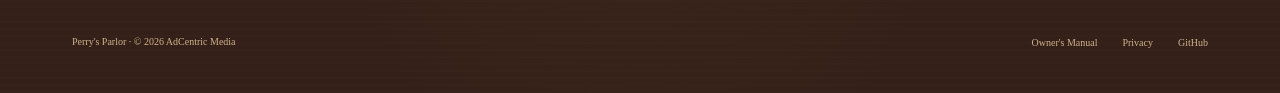
==== commit 338e7a48: "Label main website button Download Now and lead to download choices" ====
--- a/index.html
+++ b/index.html
@@ -1,7 +1,7 @@
 <!doctype html>
 <html lang="en"><head><meta charset="utf-8"><meta name="viewport" content="width=device-width,initial-scale=1"><meta name="theme-color" content="#342018"><title>Perry's Parlor — Pull up a chair, partner.</title><meta name="description" content="Old West Spider Solitaire with green felt, ragtime, and a friendly cast of frontier characters. Explore Perry's Parlor and its illustrated owner's manual."><link rel="stylesheet" href="assets/style.css?v=western-20261017"></head><body>
 <header><a class="brand" href="./"><img src="assets/star.png" alt="">Perry's Parlor</a><nav aria-label="Main navigation"><a href="#parlor">The Parlor</a><a href="#get-game">Get the game</a><a href="manual/">The Manual</a></nav></header>
-<main><section class="hero"><div class="sign"><p class="kicker">A fine place for a quiet hand of cards</p><div class="ornament" aria-hidden="true">✦ ━━━━━ ♠ ━━━━━ ✦</div><h1>Perry's<br><span>Parlor</span></h1><p class="est">SPIDER SOLITAIRE · EST. 1885</p><div class="ornament" aria-hidden="true">✦ ━━━━━ ♦ ━━━━━ ✦</div><h2>Pull up a chair, partner.</h2><p class="intro">The cards are on the felt, the piano's playing ragtime, and Mose has saved you a seat. Welcome to a little slice of the Old West.</p><div class="actions"><a class="button" href="#get-game">Deal me in <span aria-hidden="true">♠</span></a><a class="text-link" href="manual/">New in town? Start here →</a></div></div><figure class="hero-shot"><div class="photo-label">A peek inside the parlor</div><img src="assets/pc.jpg" alt="Perry's Parlor game showing the Old West saloon and green felt card table"><figcaption>Real game screenshot · Windows edition</figcaption><span class="seal" aria-hidden="true">ALL<br>WELCOME<br>★</span></figure></section>
+<main><section class="hero"><div class="sign"><p class="kicker">A fine place for a quiet hand of cards</p><div class="ornament" aria-hidden="true">✦ ━━━━━ ♠ ━━━━━ ✦</div><h1>Perry's<br><span>Parlor</span></h1><p class="est">SPIDER SOLITAIRE · EST. 1885</p><div class="ornament" aria-hidden="true">✦ ━━━━━ ♦ ━━━━━ ✦</div><h2>Pull up a chair, partner.</h2><p class="intro">The cards are on the felt, the piano's playing ragtime, and Mose has saved you a seat. Welcome to a little slice of the Old West.</p><div class="actions"><a class="button" href="#get-game">Download Now <span aria-hidden="true">↓</span></a><a class="text-link" href="manual/">New in town? Start here →</a></div></div><figure class="hero-shot"><div class="photo-label">A peek inside the parlor</div><img src="assets/pc.jpg" alt="Perry's Parlor game showing the Old West saloon and green felt card table"><figcaption>Real game screenshot · Windows edition</figcaption><span class="seal" aria-hidden="true">ALL<br>WELCOME<br>★</span></figure></section>
 <div class="ribbon"><span>♠ Free to play</span><span>♥ No ads</span><span>♣ No account</span><span>♦ Works offline</span></div>
 <section id="parlor" class="paper"><div class="section-heading"><span class="kicker">Good cards. Good company.</span><h2>More than a table of cards.</h2><p>Classic Spider Solitaire, with a generous helping of frontier charm.</p></div><div class="features"><article><span class="suit">♠</span><h3>Your kind of challenge</h3><p>Choose one to four suits, Spiderette, or Relaxed Spider. Start easy and work your way up to a proper showdown.</p></article><article><span class="suit red">♥</span><h3>A fair shake</h3><p>With “Winnable hands only” on, every deal has been solved first. Unlimited Undo and helpful hints keep you in the game.</p></article><article><span class="suit">♣</span><h3>A parlor full of life</h3><p>Painted frontier face cards, ragtime on the piano, and friendly spiders who sometimes drop by to celebrate a win.</p></article></div><div class="extras"><p><strong>Got company?</strong> Share a hand number and play the same deal as a friend.</p><p><strong>Time to mosey?</strong> Your game saves after every move, ready when you return.</p></div></section>
 <section class="notice-board" id="get-game"><div class="wanted"><div class="tiny">WANTED</div><h2>A few good<br>card players.</h2><img src="assets/star.png" alt="" width="80" height="80"><p>No quick draw required.<br>Just bring your thinking hat.</p></div><div class="downloads"><div class="kicker">Find your seat at the table</div><h2>Get Perry's Parlor</h2><p>The game is made for Windows computers and Android phones &amp; tablets.</p><div class="availability"><strong>Windows · Version v2r17</strong><p>Choose how you'd like to play, partner. Both options include the full game.</p></div><div style="display:grid;gap:26px"><div><a class="button" href="https://github.com/tcdeveloper27/perrys-parlor/releases/download/v2r17/Perrys-Parlor-v2r17-Setup.exe">Download installer ↓</a><p style="font-size:12px;margin:12px 0 0">Recommended for most players. Installs the game and adds a desktop shortcut. About 201 MB.</p></div><div><a class="button" href="https://github.com/tcdeveloper27/perrys-parlor/releases/download/v2r17/Perrys-Parlor-v2r17-NoInstall.exe">Download all-in-one portable ↓</a><p style="font-size:12px;margin:12px 0 0">One complete Windows program. No installation needed—open the downloaded file to play. About 295 MB.</p></div></div><div class="availability"><strong>Android phone or tablet</strong><p><a href="https://github.com/tcdeveloper27/perrys-parlor/releases/download/v2r17/Perrys-Parlor-v2r17-Android.apk">Download the Android test app (.apk · about 206 MB) ↓</a></p><p>This is the test version before the Google Play release.</p></div><p class="pdf"><a href="manual/">Open the owner's manual →</a> · <a href="manual/Perrys-Parlor-Owners-Manual.pdf">printable PDF</a></p></div></section>
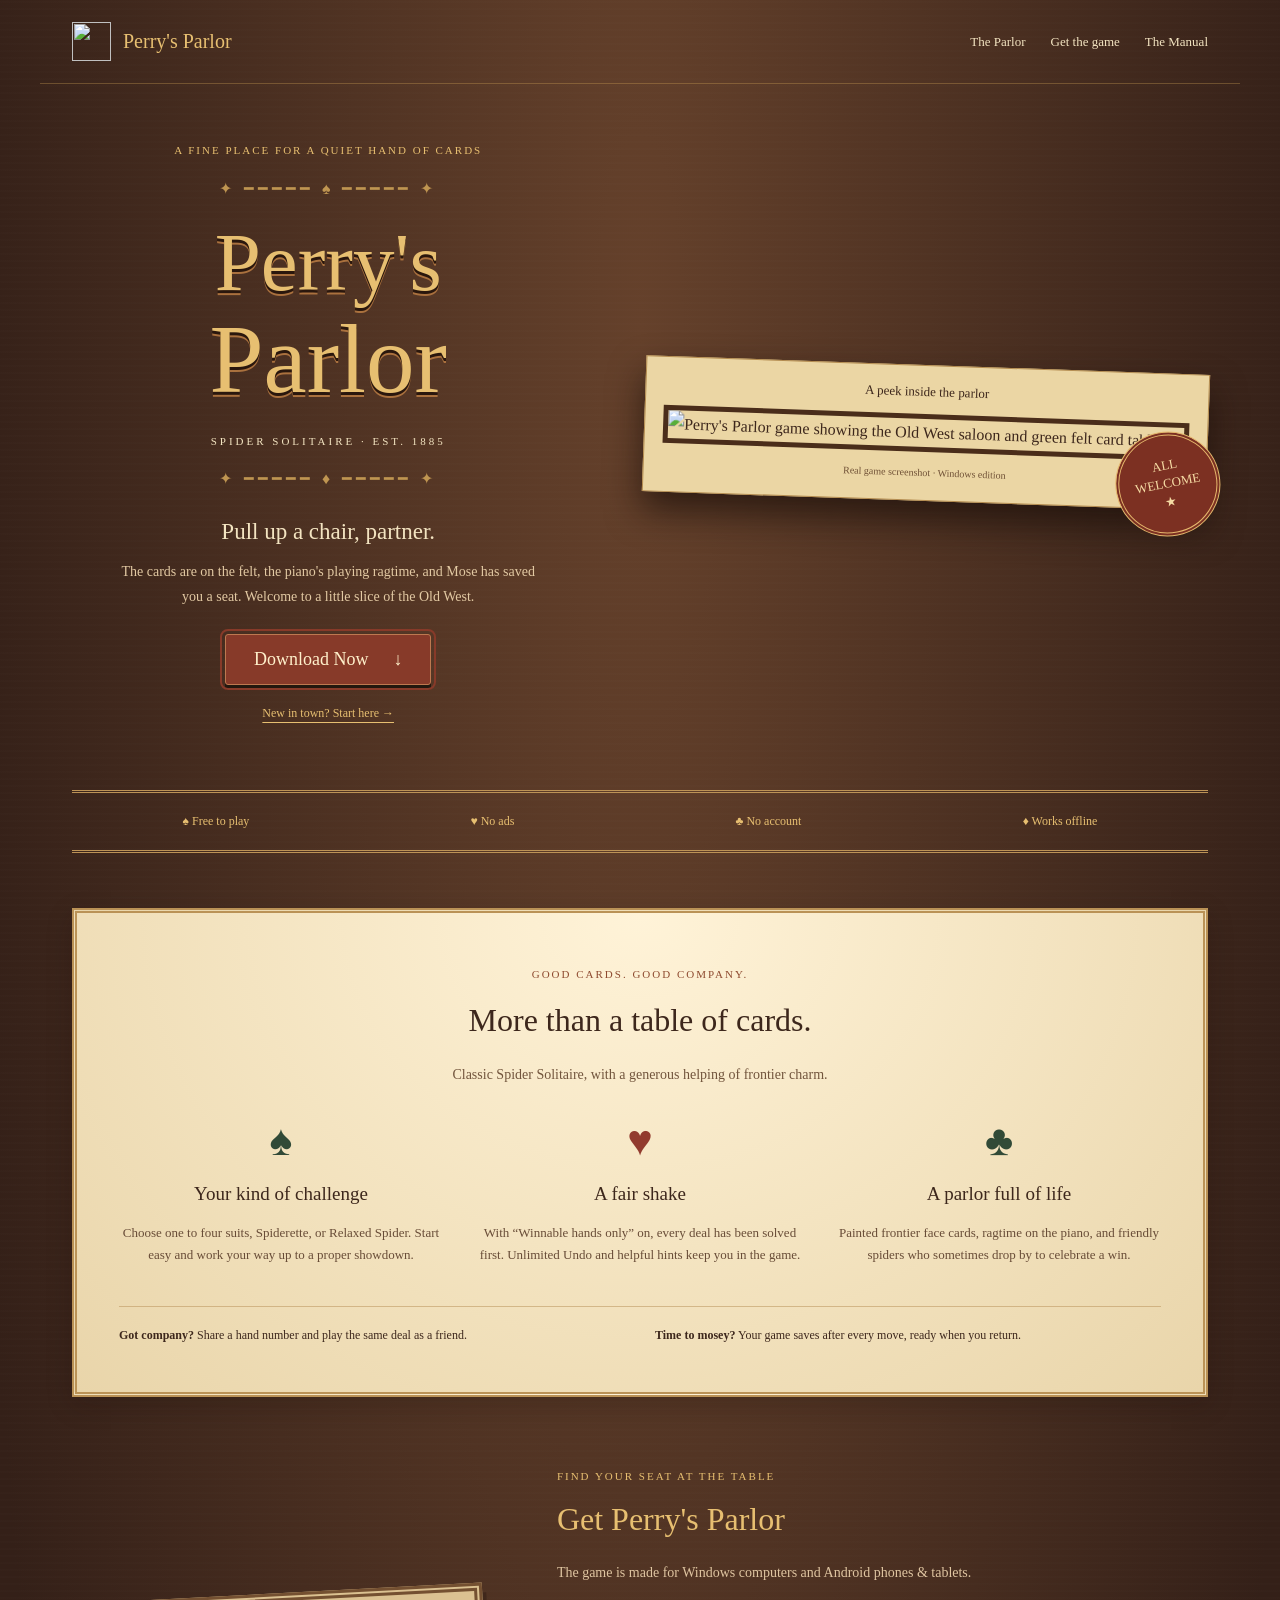
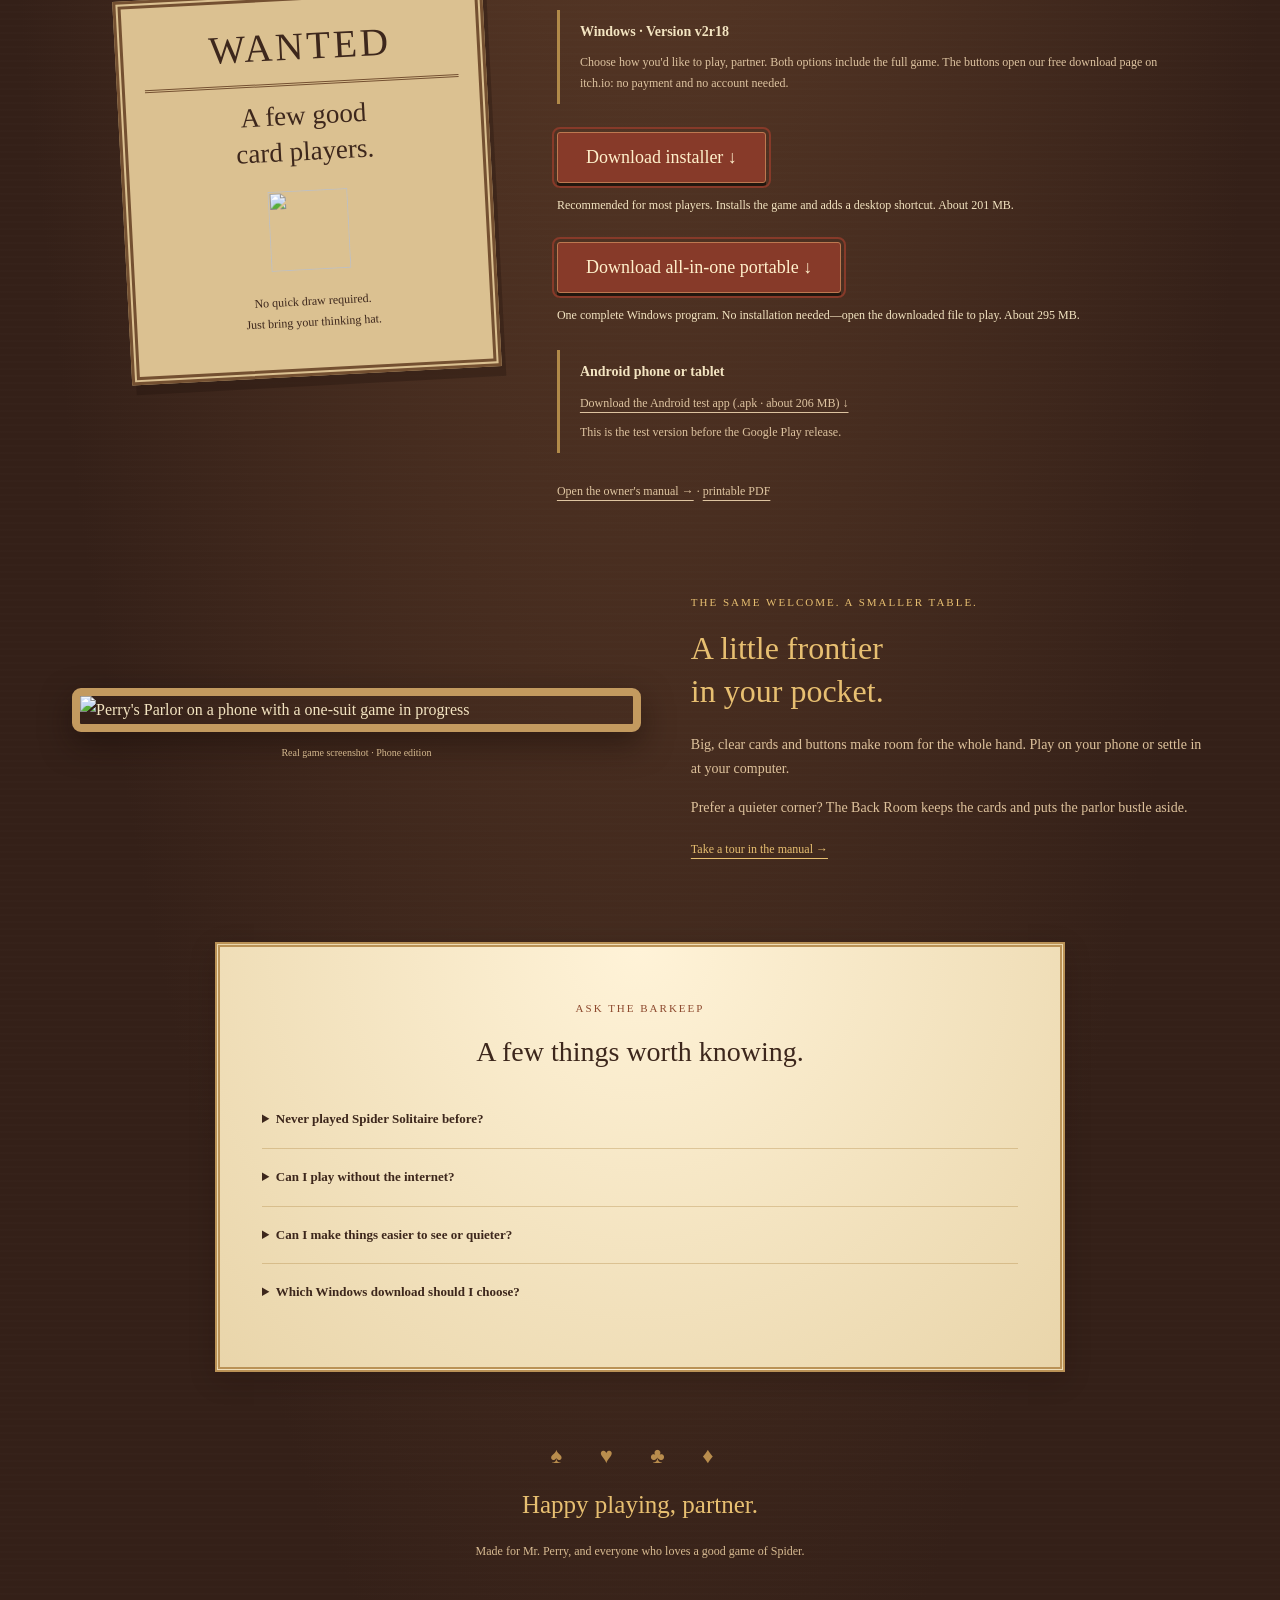
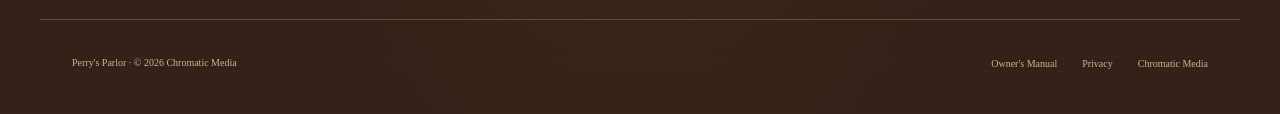
==== commit 04f5337b: "Chromatic Media: new name and chromaticmedia.us links; downloads go to the itch.io page (v2r18) Keep" ====
--- a/index.html
+++ b/index.html
@@ -4,8 +4,8 @@
 <main><section class="hero"><div class="sign"><p class="kicker">A fine place for a quiet hand of cards</p><div class="ornament" aria-hidden="true">✦ ━━━━━ ♠ ━━━━━ ✦</div><h1>Perry's<br><span>Parlor</span></h1><p class="est">SPIDER SOLITAIRE · EST. 1885</p><div class="ornament" aria-hidden="true">✦ ━━━━━ ♦ ━━━━━ ✦</div><h2>Pull up a chair, partner.</h2><p class="intro">The cards are on the felt, the piano's playing ragtime, and Mose has saved you a seat. Welcome to a little slice of the Old West.</p><div class="actions"><a class="button" href="#get-game">Download Now <span aria-hidden="true">↓</span></a><a class="text-link" href="manual/">New in town? Start here →</a></div></div><figure class="hero-shot"><div class="photo-label">A peek inside the parlor</div><img src="assets/pc.jpg" alt="Perry's Parlor game showing the Old West saloon and green felt card table"><figcaption>Real game screenshot · Windows edition</figcaption><span class="seal" aria-hidden="true">ALL<br>WELCOME<br>★</span></figure></section>
 <div class="ribbon"><span>♠ Free to play</span><span>♥ No ads</span><span>♣ No account</span><span>♦ Works offline</span></div>
 <section id="parlor" class="paper"><div class="section-heading"><span class="kicker">Good cards. Good company.</span><h2>More than a table of cards.</h2><p>Classic Spider Solitaire, with a generous helping of frontier charm.</p></div><div class="features"><article><span class="suit">♠</span><h3>Your kind of challenge</h3><p>Choose one to four suits, Spiderette, or Relaxed Spider. Start easy and work your way up to a proper showdown.</p></article><article><span class="suit red">♥</span><h3>A fair shake</h3><p>With “Winnable hands only” on, every deal has been solved first. Unlimited Undo and helpful hints keep you in the game.</p></article><article><span class="suit">♣</span><h3>A parlor full of life</h3><p>Painted frontier face cards, ragtime on the piano, and friendly spiders who sometimes drop by to celebrate a win.</p></article></div><div class="extras"><p><strong>Got company?</strong> Share a hand number and play the same deal as a friend.</p><p><strong>Time to mosey?</strong> Your game saves after every move, ready when you return.</p></div></section>
-<section class="notice-board" id="get-game"><div class="wanted"><div class="tiny">WANTED</div><h2>A few good<br>card players.</h2><img src="assets/star.png" alt="" width="80" height="80"><p>No quick draw required.<br>Just bring your thinking hat.</p></div><div class="downloads"><div class="kicker">Find your seat at the table</div><h2>Get Perry's Parlor</h2><p>The game is made for Windows computers and Android phones &amp; tablets.</p><div class="availability"><strong>Windows · Version v2r17</strong><p>Choose how you'd like to play, partner. Both options include the full game.</p></div><div style="display:grid;gap:26px"><div><a class="button" href="https://github.com/tcdeveloper27/perrys-parlor/releases/download/v2r17/Perrys-Parlor-v2r17-Setup.exe">Download installer ↓</a><p style="font-size:12px;margin:12px 0 0">Recommended for most players. Installs the game and adds a desktop shortcut. About 201 MB.</p></div><div><a class="button" href="https://github.com/tcdeveloper27/perrys-parlor/releases/download/v2r17/Perrys-Parlor-v2r17-NoInstall.exe">Download all-in-one portable ↓</a><p style="font-size:12px;margin:12px 0 0">One complete Windows program. No installation needed—open the downloaded file to play. About 295 MB.</p></div></div><div class="availability"><strong>Android phone or tablet</strong><p><a href="https://github.com/tcdeveloper27/perrys-parlor/releases/download/v2r17/Perrys-Parlor-v2r17-Android.apk">Download the Android test app (.apk · about 206 MB) ↓</a></p><p>This is the test version before the Google Play release.</p></div><p class="pdf"><a href="manual/">Open the owner's manual →</a> · <a href="manual/Perrys-Parlor-Owners-Manual.pdf">printable PDF</a></p></div></section>
+<section class="notice-board" id="get-game"><div class="wanted"><div class="tiny">WANTED</div><h2>A few good<br>card players.</h2><img src="assets/star.png" alt="" width="80" height="80"><p>No quick draw required.<br>Just bring your thinking hat.</p></div><div class="downloads"><div class="kicker">Find your seat at the table</div><h2>Get Perry's Parlor</h2><p>The game is made for Windows computers and Android phones &amp; tablets.</p><div class="availability"><strong>Windows · Version v2r18</strong><p>Choose how you'd like to play, partner. Both options include the full game. The buttons open our free download page on itch.io: no payment and no account needed.</p></div><div style="display:grid;gap:26px"><div><a class="button" href="https://tcdeveloper27.itch.io/perrys-parlor">Download installer ↓</a><p style="font-size:12px;margin:12px 0 0">Recommended for most players. Installs the game and adds a desktop shortcut. About 201 MB.</p></div><div><a class="button" href="https://tcdeveloper27.itch.io/perrys-parlor">Download all-in-one portable ↓</a><p style="font-size:12px;margin:12px 0 0">One complete Windows program. No installation needed—open the downloaded file to play. About 295 MB.</p></div></div><div class="availability"><strong>Android phone or tablet</strong><p><a href="https://tcdeveloper27.itch.io/perrys-parlor">Download the Android test app (.apk · about 206 MB) ↓</a></p><p>This is the test version before the Google Play release.</p></div><p class="pdf"><a href="manual/">Open the owner's manual →</a> · <a href="manual/Perrys-Parlor-Owners-Manual.pdf">printable PDF</a></p></div></section>
 <section class="phone-section"><figure><img src="assets/phone.jpg" alt="Perry's Parlor on a phone with a one-suit game in progress" loading="lazy"><figcaption>Real game screenshot · Phone edition</figcaption></figure><div><span class="kicker">The same welcome. A smaller table.</span><h2>A little frontier<br>in your pocket.</h2><p>Big, clear cards and buttons make room for the whole hand. Play on your phone or settle in at your computer.</p><p>Prefer a quieter corner? The Back Room keeps the cards and puts the parlor bustle aside.</p><a class="text-link" href="manual/">Take a tour in the manual →</a></div></section>
-<section class="paper help"><div class="section-heading"><span class="kicker">Ask the barkeep</span><h2>A few things worth knowing.</h2></div><details><summary>Never played Spider Solitaire before?</summary><p>Build runs of cards in one suit, from King down to Ace. Clear the table to win. The <a href="manual/">illustrated owner's manual</a> walks you through the rules in plain words.</p></details><details><summary>Can I play without the internet?</summary><p>Yes. The game works offline, with no account or advertising. Your name, scores, settings, and photos stay on your own device. Read the <a href="privacy.html">privacy policy</a> for details.</p></details><details><summary>Can I make things easier to see or quieter?</summary><p>The game has Large Print card faces, high contrast, sound controls, and gentle motion options. The Back Room offers a quieter setting. You'll find the details in the <a href="manual/">manual</a>.</p></details><details><summary>Which Windows download should I choose?</summary><p>Choose the <a href="https://github.com/tcdeveloper27/perrys-parlor/releases/download/v2r17/Perrys-Parlor-v2r17-Setup.exe">installer</a> for the usual setup with a desktop shortcut. Choose the <a href="https://github.com/tcdeveloper27/perrys-parlor/releases/download/v2r17/Perrys-Parlor-v2r17-NoInstall.exe">all-in-one portable</a> to play without installing. Both buttons download the game file directly.</p></details></section>
+<section class="paper help"><div class="section-heading"><span class="kicker">Ask the barkeep</span><h2>A few things worth knowing.</h2></div><details><summary>Never played Spider Solitaire before?</summary><p>Build runs of cards in one suit, from King down to Ace. Clear the table to win. The <a href="manual/">illustrated owner's manual</a> walks you through the rules in plain words.</p></details><details><summary>Can I play without the internet?</summary><p>Yes. The game works offline, with no account or advertising. Your name, scores, settings, and photos stay on your own device. Read the <a href="privacy.html">privacy policy</a> for details.</p></details><details><summary>Can I make things easier to see or quieter?</summary><p>The game has Large Print card faces, high contrast, sound controls, and gentle motion options. The Back Room offers a quieter setting. You'll find the details in the <a href="manual/">manual</a>.</p></details><details><summary>Which Windows download should I choose?</summary><p>Choose the <a href="https://tcdeveloper27.itch.io/perrys-parlor">installer</a> for the usual setup with a desktop shortcut. Choose the <a href="https://tcdeveloper27.itch.io/perrys-parlor">all-in-one portable</a> to play without installing. Both buttons download the game file directly.</p></details></section>
 <div class="farewell"><span aria-hidden="true">♠ ♥ ♣ ♦</span><h2>Happy playing, partner.</h2><p>Made for Mr. Perry, and everyone who loves a good game of Spider.</p></div></main>
-<footer><p>Perry's Parlor · © 2026 AdCentric Media</p><nav aria-label="Footer"><a href="manual/">Owner's Manual</a><a href="privacy.html">Privacy</a><a href="https://github.com/tcdeveloper27/perrys-parlor">GitHub</a></nav></footer></body></html>+<footer><p>Perry's Parlor · © 2026 Chromatic Media</p><nav aria-label="Footer"><a href="manual/">Owner's Manual</a><a href="privacy.html">Privacy</a><a href="https://chromaticmedia.us/">Chromatic Media</a></nav></footer></body></html>
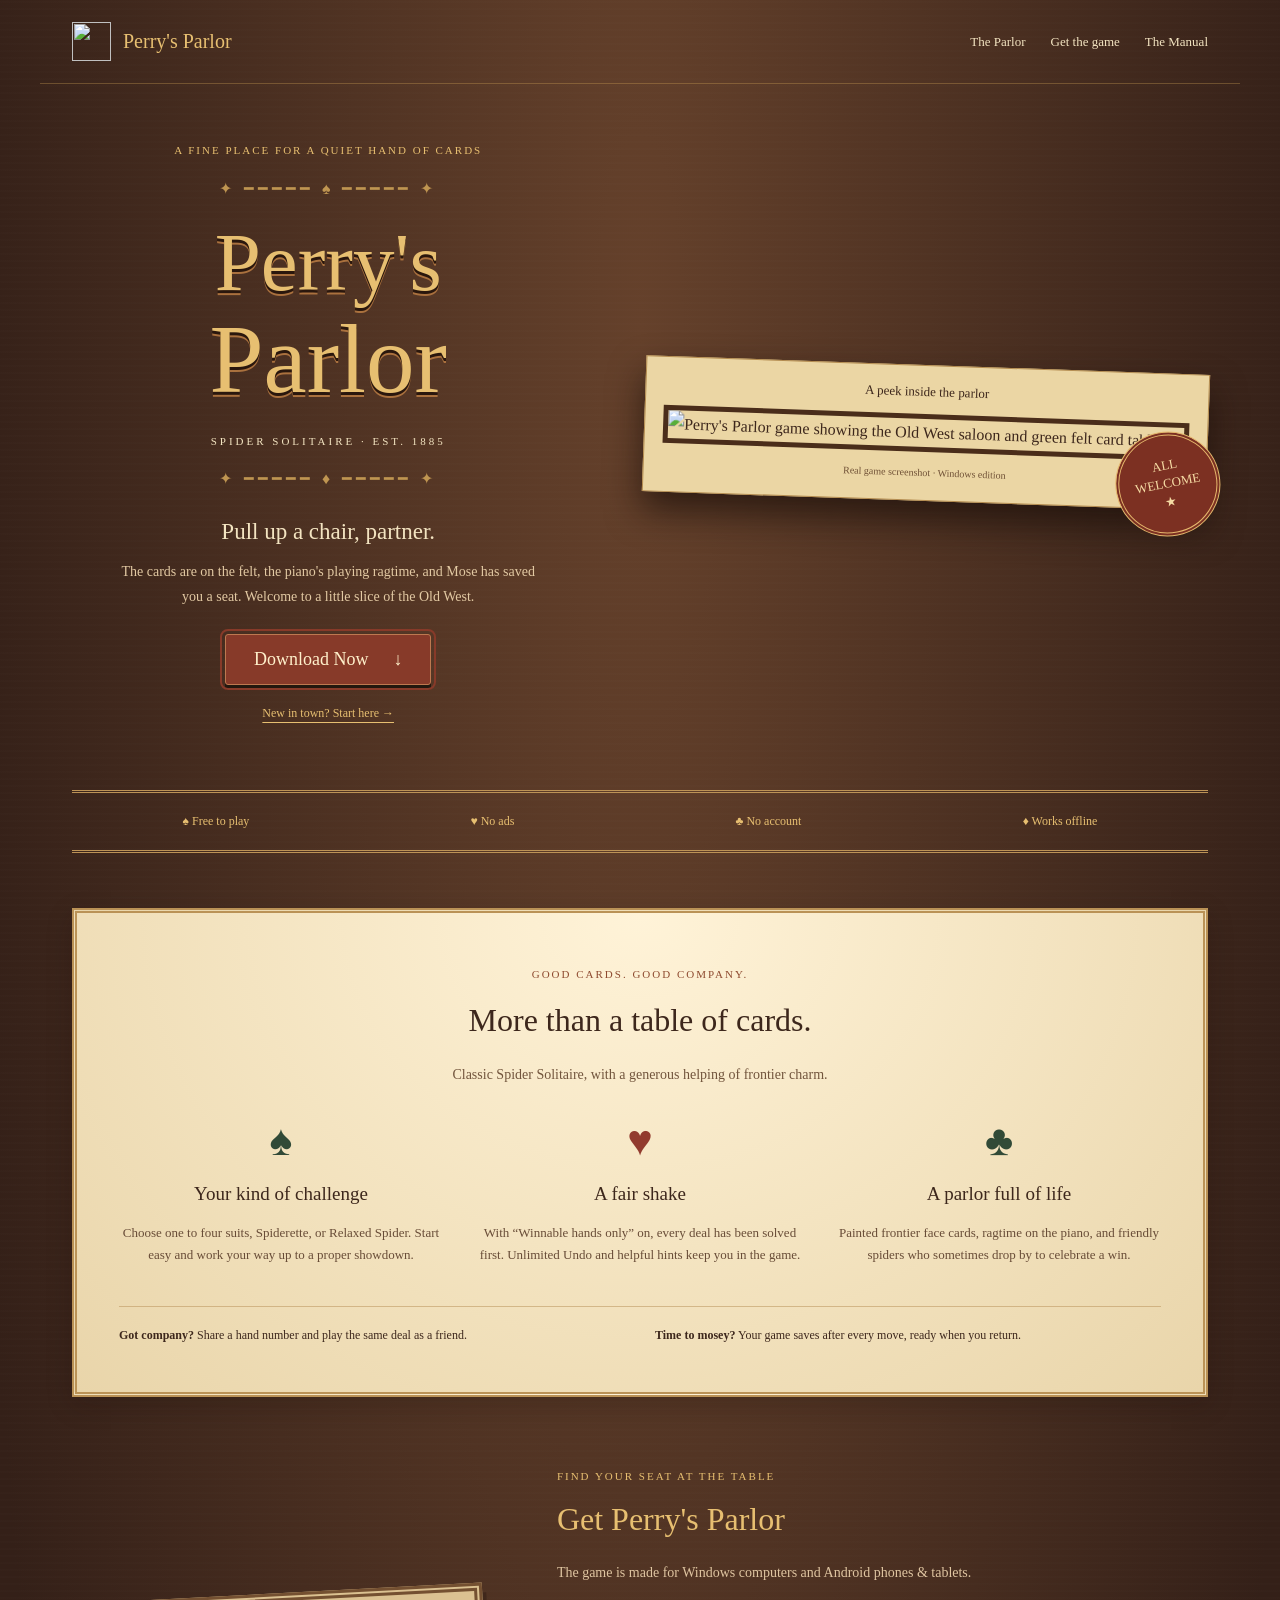
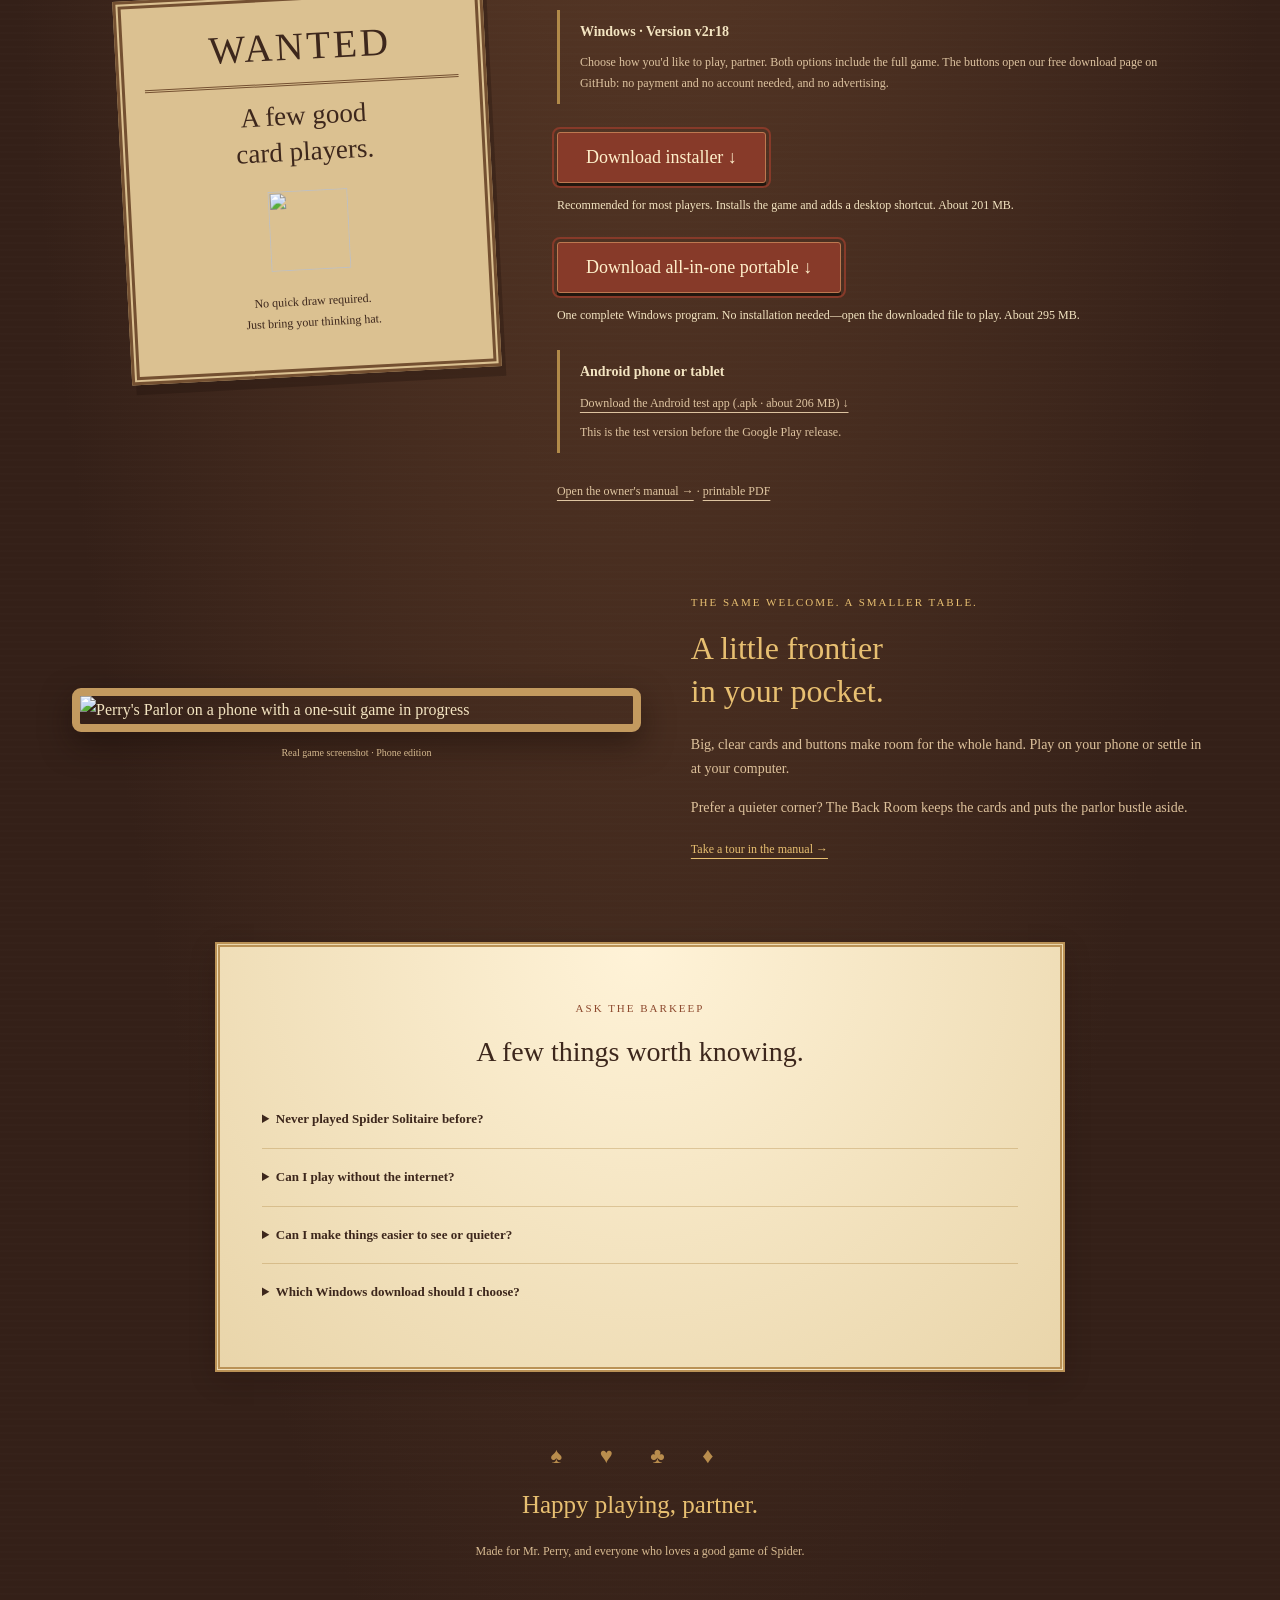
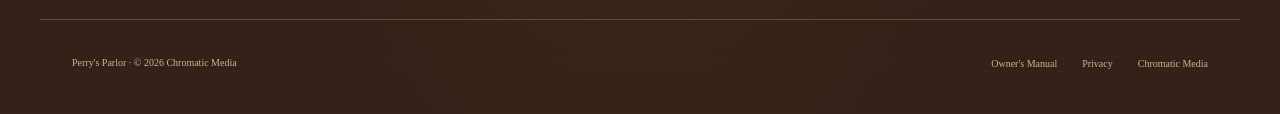
==== commit c1ddee7a: "Downloads move to the GitHub release: six links → releases/latest; release page images" ====
--- a/index.html
+++ b/index.html
@@ -4,8 +4,8 @@
 <main><section class="hero"><div class="sign"><p class="kicker">A fine place for a quiet hand of cards</p><div class="ornament" aria-hidden="true">✦ ━━━━━ ♠ ━━━━━ ✦</div><h1>Perry's<br><span>Parlor</span></h1><p class="est">SPIDER SOLITAIRE · EST. 1885</p><div class="ornament" aria-hidden="true">✦ ━━━━━ ♦ ━━━━━ ✦</div><h2>Pull up a chair, partner.</h2><p class="intro">The cards are on the felt, the piano's playing ragtime, and Mose has saved you a seat. Welcome to a little slice of the Old West.</p><div class="actions"><a class="button" href="#get-game">Download Now <span aria-hidden="true">↓</span></a><a class="text-link" href="manual/">New in town? Start here →</a></div></div><figure class="hero-shot"><div class="photo-label">A peek inside the parlor</div><img src="assets/pc.jpg" alt="Perry's Parlor game showing the Old West saloon and green felt card table"><figcaption>Real game screenshot · Windows edition</figcaption><span class="seal" aria-hidden="true">ALL<br>WELCOME<br>★</span></figure></section>
 <div class="ribbon"><span>♠ Free to play</span><span>♥ No ads</span><span>♣ No account</span><span>♦ Works offline</span></div>
 <section id="parlor" class="paper"><div class="section-heading"><span class="kicker">Good cards. Good company.</span><h2>More than a table of cards.</h2><p>Classic Spider Solitaire, with a generous helping of frontier charm.</p></div><div class="features"><article><span class="suit">♠</span><h3>Your kind of challenge</h3><p>Choose one to four suits, Spiderette, or Relaxed Spider. Start easy and work your way up to a proper showdown.</p></article><article><span class="suit red">♥</span><h3>A fair shake</h3><p>With “Winnable hands only” on, every deal has been solved first. Unlimited Undo and helpful hints keep you in the game.</p></article><article><span class="suit">♣</span><h3>A parlor full of life</h3><p>Painted frontier face cards, ragtime on the piano, and friendly spiders who sometimes drop by to celebrate a win.</p></article></div><div class="extras"><p><strong>Got company?</strong> Share a hand number and play the same deal as a friend.</p><p><strong>Time to mosey?</strong> Your game saves after every move, ready when you return.</p></div></section>
-<section class="notice-board" id="get-game"><div class="wanted"><div class="tiny">WANTED</div><h2>A few good<br>card players.</h2><img src="assets/star.png" alt="" width="80" height="80"><p>No quick draw required.<br>Just bring your thinking hat.</p></div><div class="downloads"><div class="kicker">Find your seat at the table</div><h2>Get Perry's Parlor</h2><p>The game is made for Windows computers and Android phones &amp; tablets.</p><div class="availability"><strong>Windows · Version v2r18</strong><p>Choose how you'd like to play, partner. Both options include the full game. The buttons open our free download page on itch.io: no payment and no account needed.</p></div><div style="display:grid;gap:26px"><div><a class="button" href="https://tcdeveloper27.itch.io/perrys-parlor">Download installer ↓</a><p style="font-size:12px;margin:12px 0 0">Recommended for most players. Installs the game and adds a desktop shortcut. About 201 MB.</p></div><div><a class="button" href="https://tcdeveloper27.itch.io/perrys-parlor">Download all-in-one portable ↓</a><p style="font-size:12px;margin:12px 0 0">One complete Windows program. No installation needed—open the downloaded file to play. About 295 MB.</p></div></div><div class="availability"><strong>Android phone or tablet</strong><p><a href="https://tcdeveloper27.itch.io/perrys-parlor">Download the Android test app (.apk · about 206 MB) ↓</a></p><p>This is the test version before the Google Play release.</p></div><p class="pdf"><a href="manual/">Open the owner's manual →</a> · <a href="manual/Perrys-Parlor-Owners-Manual.pdf">printable PDF</a></p></div></section>
+<section class="notice-board" id="get-game"><div class="wanted"><div class="tiny">WANTED</div><h2>A few good<br>card players.</h2><img src="assets/star.png" alt="" width="80" height="80"><p>No quick draw required.<br>Just bring your thinking hat.</p></div><div class="downloads"><div class="kicker">Find your seat at the table</div><h2>Get Perry's Parlor</h2><p>The game is made for Windows computers and Android phones &amp; tablets.</p><div class="availability"><strong>Windows · Version v2r18</strong><p>Choose how you'd like to play, partner. Both options include the full game. The buttons open our free download page on GitHub: no payment and no account needed, and no advertising.</p></div><div style="display:grid;gap:26px"><div><a class="button" href="https://github.com/chromatic-media/perrys-parlor/releases/latest">Download installer ↓</a><p style="font-size:12px;margin:12px 0 0">Recommended for most players. Installs the game and adds a desktop shortcut. About 201 MB.</p></div><div><a class="button" href="https://github.com/chromatic-media/perrys-parlor/releases/latest">Download all-in-one portable ↓</a><p style="font-size:12px;margin:12px 0 0">One complete Windows program. No installation needed—open the downloaded file to play. About 295 MB.</p></div></div><div class="availability"><strong>Android phone or tablet</strong><p><a href="https://github.com/chromatic-media/perrys-parlor/releases/latest">Download the Android test app (.apk · about 206 MB) ↓</a></p><p>This is the test version before the Google Play release.</p></div><p class="pdf"><a href="manual/">Open the owner's manual →</a> · <a href="manual/Perrys-Parlor-Owners-Manual.pdf">printable PDF</a></p></div></section>
 <section class="phone-section"><figure><img src="assets/phone.jpg" alt="Perry's Parlor on a phone with a one-suit game in progress" loading="lazy"><figcaption>Real game screenshot · Phone edition</figcaption></figure><div><span class="kicker">The same welcome. A smaller table.</span><h2>A little frontier<br>in your pocket.</h2><p>Big, clear cards and buttons make room for the whole hand. Play on your phone or settle in at your computer.</p><p>Prefer a quieter corner? The Back Room keeps the cards and puts the parlor bustle aside.</p><a class="text-link" href="manual/">Take a tour in the manual →</a></div></section>
-<section class="paper help"><div class="section-heading"><span class="kicker">Ask the barkeep</span><h2>A few things worth knowing.</h2></div><details><summary>Never played Spider Solitaire before?</summary><p>Build runs of cards in one suit, from King down to Ace. Clear the table to win. The <a href="manual/">illustrated owner's manual</a> walks you through the rules in plain words.</p></details><details><summary>Can I play without the internet?</summary><p>Yes. The game works offline, with no account or advertising. Your name, scores, settings, and photos stay on your own device. Read the <a href="privacy.html">privacy policy</a> for details.</p></details><details><summary>Can I make things easier to see or quieter?</summary><p>The game has Large Print card faces, high contrast, sound controls, and gentle motion options. The Back Room offers a quieter setting. You'll find the details in the <a href="manual/">manual</a>.</p></details><details><summary>Which Windows download should I choose?</summary><p>Choose the <a href="https://tcdeveloper27.itch.io/perrys-parlor">installer</a> for the usual setup with a desktop shortcut. Choose the <a href="https://tcdeveloper27.itch.io/perrys-parlor">all-in-one portable</a> to play without installing. Both buttons download the game file directly.</p></details></section>
+<section class="paper help"><div class="section-heading"><span class="kicker">Ask the barkeep</span><h2>A few things worth knowing.</h2></div><details><summary>Never played Spider Solitaire before?</summary><p>Build runs of cards in one suit, from King down to Ace. Clear the table to win. The <a href="manual/">illustrated owner's manual</a> walks you through the rules in plain words.</p></details><details><summary>Can I play without the internet?</summary><p>Yes. The game works offline, with no account or advertising. Your name, scores, settings, and photos stay on your own device. Read the <a href="privacy.html">privacy policy</a> for details.</p></details><details><summary>Can I make things easier to see or quieter?</summary><p>The game has Large Print card faces, high contrast, sound controls, and gentle motion options. The Back Room offers a quieter setting. You'll find the details in the <a href="manual/">manual</a>.</p></details><details><summary>Which Windows download should I choose?</summary><p>Choose the <a href="https://github.com/chromatic-media/perrys-parlor/releases/latest">installer</a> for the usual setup with a desktop shortcut. Choose the <a href="https://github.com/chromatic-media/perrys-parlor/releases/latest">all-in-one portable</a> to play without installing. Both buttons open the download page, where the files sit under <em>Assets</em> with step-by-step setup help.</p></details></section>
 <div class="farewell"><span aria-hidden="true">♠ ♥ ♣ ♦</span><h2>Happy playing, partner.</h2><p>Made for Mr. Perry, and everyone who loves a good game of Spider.</p></div></main>
 <footer><p>Perry's Parlor · © 2026 Chromatic Media</p><nav aria-label="Footer"><a href="manual/">Owner's Manual</a><a href="privacy.html">Privacy</a><a href="https://chromaticmedia.us/">Chromatic Media</a></nav></footer></body></html>
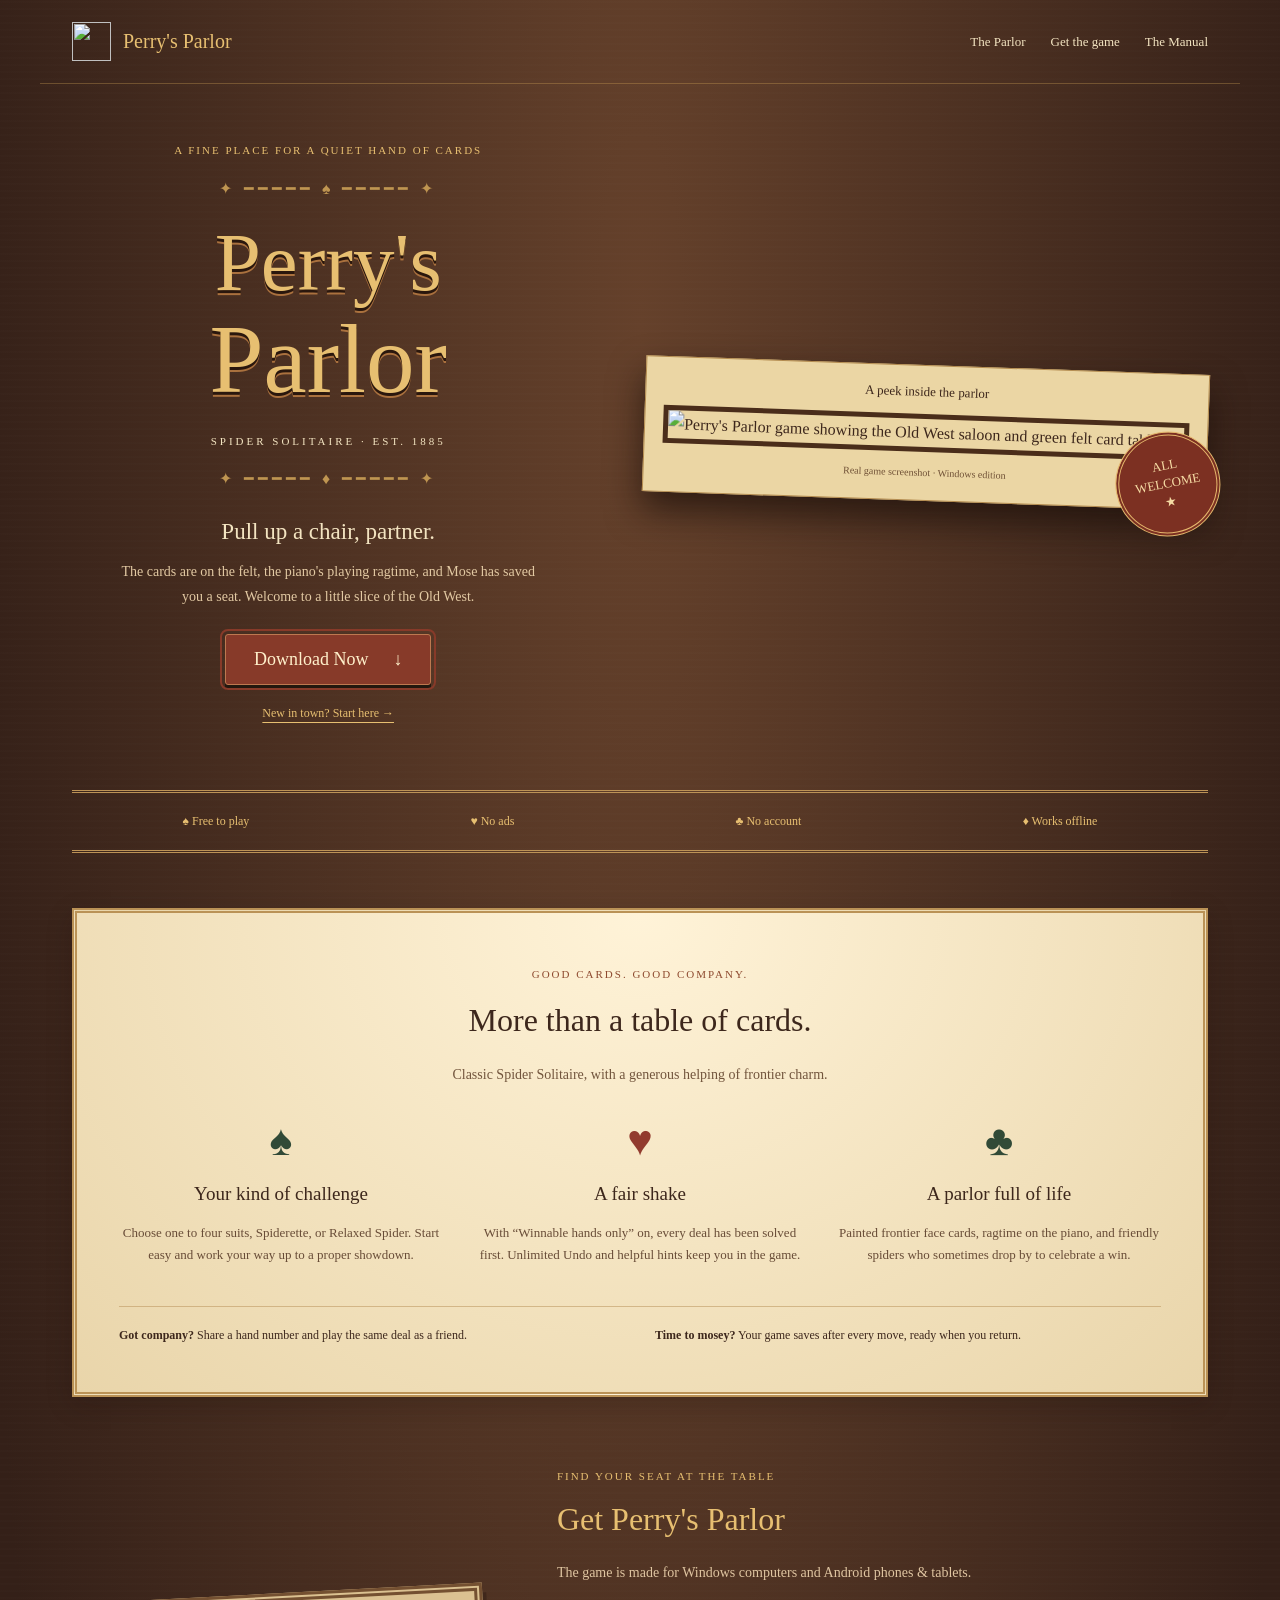
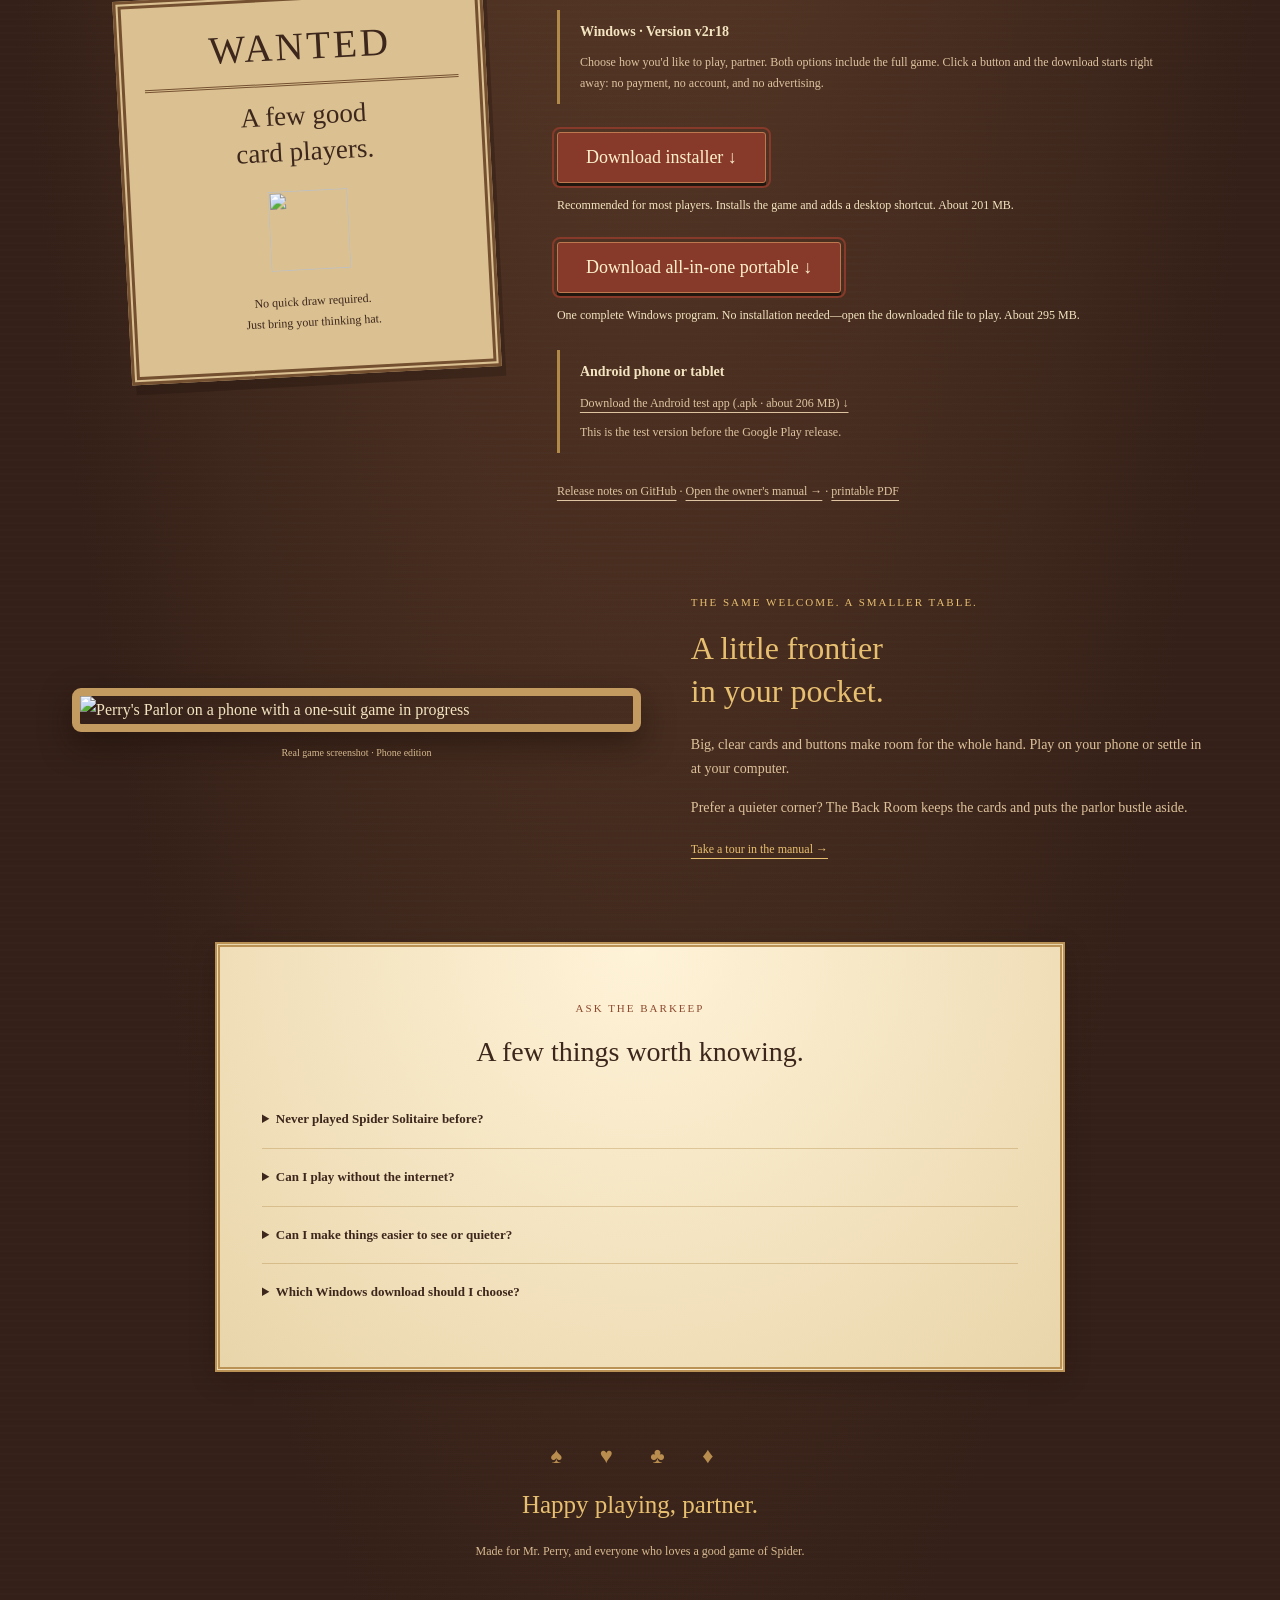
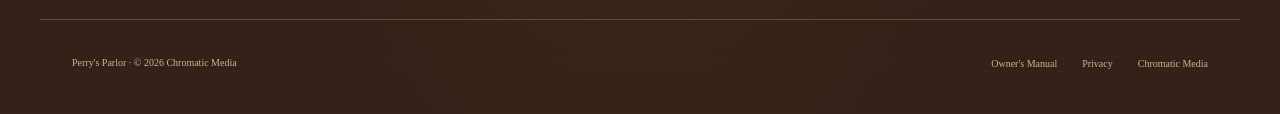
==== commit 3975e25e: "Download buttons start the file directly (no GitHub page in between) Installer, portable and Android" ====
--- a/index.html
+++ b/index.html
@@ -4,8 +4,8 @@
 <main><section class="hero"><div class="sign"><p class="kicker">A fine place for a quiet hand of cards</p><div class="ornament" aria-hidden="true">✦ ━━━━━ ♠ ━━━━━ ✦</div><h1>Perry's<br><span>Parlor</span></h1><p class="est">SPIDER SOLITAIRE · EST. 1885</p><div class="ornament" aria-hidden="true">✦ ━━━━━ ♦ ━━━━━ ✦</div><h2>Pull up a chair, partner.</h2><p class="intro">The cards are on the felt, the piano's playing ragtime, and Mose has saved you a seat. Welcome to a little slice of the Old West.</p><div class="actions"><a class="button" href="#get-game">Download Now <span aria-hidden="true">↓</span></a><a class="text-link" href="manual/">New in town? Start here →</a></div></div><figure class="hero-shot"><div class="photo-label">A peek inside the parlor</div><img src="assets/pc.jpg" alt="Perry's Parlor game showing the Old West saloon and green felt card table"><figcaption>Real game screenshot · Windows edition</figcaption><span class="seal" aria-hidden="true">ALL<br>WELCOME<br>★</span></figure></section>
 <div class="ribbon"><span>♠ Free to play</span><span>♥ No ads</span><span>♣ No account</span><span>♦ Works offline</span></div>
 <section id="parlor" class="paper"><div class="section-heading"><span class="kicker">Good cards. Good company.</span><h2>More than a table of cards.</h2><p>Classic Spider Solitaire, with a generous helping of frontier charm.</p></div><div class="features"><article><span class="suit">♠</span><h3>Your kind of challenge</h3><p>Choose one to four suits, Spiderette, or Relaxed Spider. Start easy and work your way up to a proper showdown.</p></article><article><span class="suit red">♥</span><h3>A fair shake</h3><p>With “Winnable hands only” on, every deal has been solved first. Unlimited Undo and helpful hints keep you in the game.</p></article><article><span class="suit">♣</span><h3>A parlor full of life</h3><p>Painted frontier face cards, ragtime on the piano, and friendly spiders who sometimes drop by to celebrate a win.</p></article></div><div class="extras"><p><strong>Got company?</strong> Share a hand number and play the same deal as a friend.</p><p><strong>Time to mosey?</strong> Your game saves after every move, ready when you return.</p></div></section>
-<section class="notice-board" id="get-game"><div class="wanted"><div class="tiny">WANTED</div><h2>A few good<br>card players.</h2><img src="assets/star.png" alt="" width="80" height="80"><p>No quick draw required.<br>Just bring your thinking hat.</p></div><div class="downloads"><div class="kicker">Find your seat at the table</div><h2>Get Perry's Parlor</h2><p>The game is made for Windows computers and Android phones &amp; tablets.</p><div class="availability"><strong>Windows · Version v2r18</strong><p>Choose how you'd like to play, partner. Both options include the full game. The buttons open our free download page on GitHub: no payment and no account needed, and no advertising.</p></div><div style="display:grid;gap:26px"><div><a class="button" href="https://github.com/chromatic-media/perrys-parlor/releases/latest">Download installer ↓</a><p style="font-size:12px;margin:12px 0 0">Recommended for most players. Installs the game and adds a desktop shortcut. About 201 MB.</p></div><div><a class="button" href="https://github.com/chromatic-media/perrys-parlor/releases/latest">Download all-in-one portable ↓</a><p style="font-size:12px;margin:12px 0 0">One complete Windows program. No installation needed—open the downloaded file to play. About 295 MB.</p></div></div><div class="availability"><strong>Android phone or tablet</strong><p><a href="https://github.com/chromatic-media/perrys-parlor/releases/latest">Download the Android test app (.apk · about 206 MB) ↓</a></p><p>This is the test version before the Google Play release.</p></div><p class="pdf"><a href="manual/">Open the owner's manual →</a> · <a href="manual/Perrys-Parlor-Owners-Manual.pdf">printable PDF</a></p></div></section>
+<section class="notice-board" id="get-game"><div class="wanted"><div class="tiny">WANTED</div><h2>A few good<br>card players.</h2><img src="assets/star.png" alt="" width="80" height="80"><p>No quick draw required.<br>Just bring your thinking hat.</p></div><div class="downloads"><div class="kicker">Find your seat at the table</div><h2>Get Perry's Parlor</h2><p>The game is made for Windows computers and Android phones &amp; tablets.</p><div class="availability"><strong>Windows · Version v2r18</strong><p>Choose how you'd like to play, partner. Both options include the full game. Click a button and the download starts right away: no payment, no account, and no advertising.</p></div><div style="display:grid;gap:26px"><div><a class="button" href="https://github.com/chromatic-media/perrys-parlor/releases/download/v2r18/Perrys-Parlor-v2r18-Windows-Setup.exe">Download installer ↓</a><p style="font-size:12px;margin:12px 0 0">Recommended for most players. Installs the game and adds a desktop shortcut. About 201 MB.</p></div><div><a class="button" href="https://github.com/chromatic-media/perrys-parlor/releases/download/v2r18/Perrys-Parlor-v2r18-Windows-NoInstall.exe">Download all-in-one portable ↓</a><p style="font-size:12px;margin:12px 0 0">One complete Windows program. No installation needed—open the downloaded file to play. About 295 MB.</p></div></div><div class="availability"><strong>Android phone or tablet</strong><p><a href="https://github.com/chromatic-media/perrys-parlor/releases/download/v2r18/Perrys-Parlor-v2r18-Android.apk">Download the Android test app (.apk · about 206 MB) ↓</a></p><p>This is the test version before the Google Play release.</p></div><p class="pdf"><a href="https://github.com/chromatic-media/perrys-parlor/releases/latest">Release notes on GitHub</a> · <a href="manual/">Open the owner's manual →</a> · <a href="manual/Perrys-Parlor-Owners-Manual.pdf">printable PDF</a></p></div></section>
 <section class="phone-section"><figure><img src="assets/phone.jpg" alt="Perry's Parlor on a phone with a one-suit game in progress" loading="lazy"><figcaption>Real game screenshot · Phone edition</figcaption></figure><div><span class="kicker">The same welcome. A smaller table.</span><h2>A little frontier<br>in your pocket.</h2><p>Big, clear cards and buttons make room for the whole hand. Play on your phone or settle in at your computer.</p><p>Prefer a quieter corner? The Back Room keeps the cards and puts the parlor bustle aside.</p><a class="text-link" href="manual/">Take a tour in the manual →</a></div></section>
-<section class="paper help"><div class="section-heading"><span class="kicker">Ask the barkeep</span><h2>A few things worth knowing.</h2></div><details><summary>Never played Spider Solitaire before?</summary><p>Build runs of cards in one suit, from King down to Ace. Clear the table to win. The <a href="manual/">illustrated owner's manual</a> walks you through the rules in plain words.</p></details><details><summary>Can I play without the internet?</summary><p>Yes. The game works offline, with no account or advertising. Your name, scores, settings, and photos stay on your own device. Read the <a href="privacy.html">privacy policy</a> for details.</p></details><details><summary>Can I make things easier to see or quieter?</summary><p>The game has Large Print card faces, high contrast, sound controls, and gentle motion options. The Back Room offers a quieter setting. You'll find the details in the <a href="manual/">manual</a>.</p></details><details><summary>Which Windows download should I choose?</summary><p>Choose the <a href="https://github.com/chromatic-media/perrys-parlor/releases/latest">installer</a> for the usual setup with a desktop shortcut. Choose the <a href="https://github.com/chromatic-media/perrys-parlor/releases/latest">all-in-one portable</a> to play without installing. Both buttons open the download page, where the files sit under <em>Assets</em> with step-by-step setup help.</p></details></section>
+<section class="paper help"><div class="section-heading"><span class="kicker">Ask the barkeep</span><h2>A few things worth knowing.</h2></div><details><summary>Never played Spider Solitaire before?</summary><p>Build runs of cards in one suit, from King down to Ace. Clear the table to win. The <a href="manual/">illustrated owner's manual</a> walks you through the rules in plain words.</p></details><details><summary>Can I play without the internet?</summary><p>Yes. The game works offline, with no account or advertising. Your name, scores, settings, and photos stay on your own device. Read the <a href="privacy.html">privacy policy</a> for details.</p></details><details><summary>Can I make things easier to see or quieter?</summary><p>The game has Large Print card faces, high contrast, sound controls, and gentle motion options. The Back Room offers a quieter setting. You'll find the details in the <a href="manual/">manual</a>.</p></details><details><summary>Which Windows download should I choose?</summary><p>Choose the <a href="https://github.com/chromatic-media/perrys-parlor/releases/download/v2r18/Perrys-Parlor-v2r18-Windows-Setup.exe">installer</a> for the usual setup with a desktop shortcut. Choose the <a href="https://github.com/chromatic-media/perrys-parlor/releases/download/v2r18/Perrys-Parlor-v2r18-Windows-NoInstall.exe">all-in-one portable</a> to play without installing. Either link starts the download right away. The <a href="manual/">manual</a> has step-by-step setup help.</p></details></section>
 <div class="farewell"><span aria-hidden="true">♠ ♥ ♣ ♦</span><h2>Happy playing, partner.</h2><p>Made for Mr. Perry, and everyone who loves a good game of Spider.</p></div></main>
 <footer><p>Perry's Parlor · © 2026 Chromatic Media</p><nav aria-label="Footer"><a href="manual/">Owner's Manual</a><a href="privacy.html">Privacy</a><a href="https://chromaticmedia.us/">Chromatic Media</a></nav></footer></body></html>
